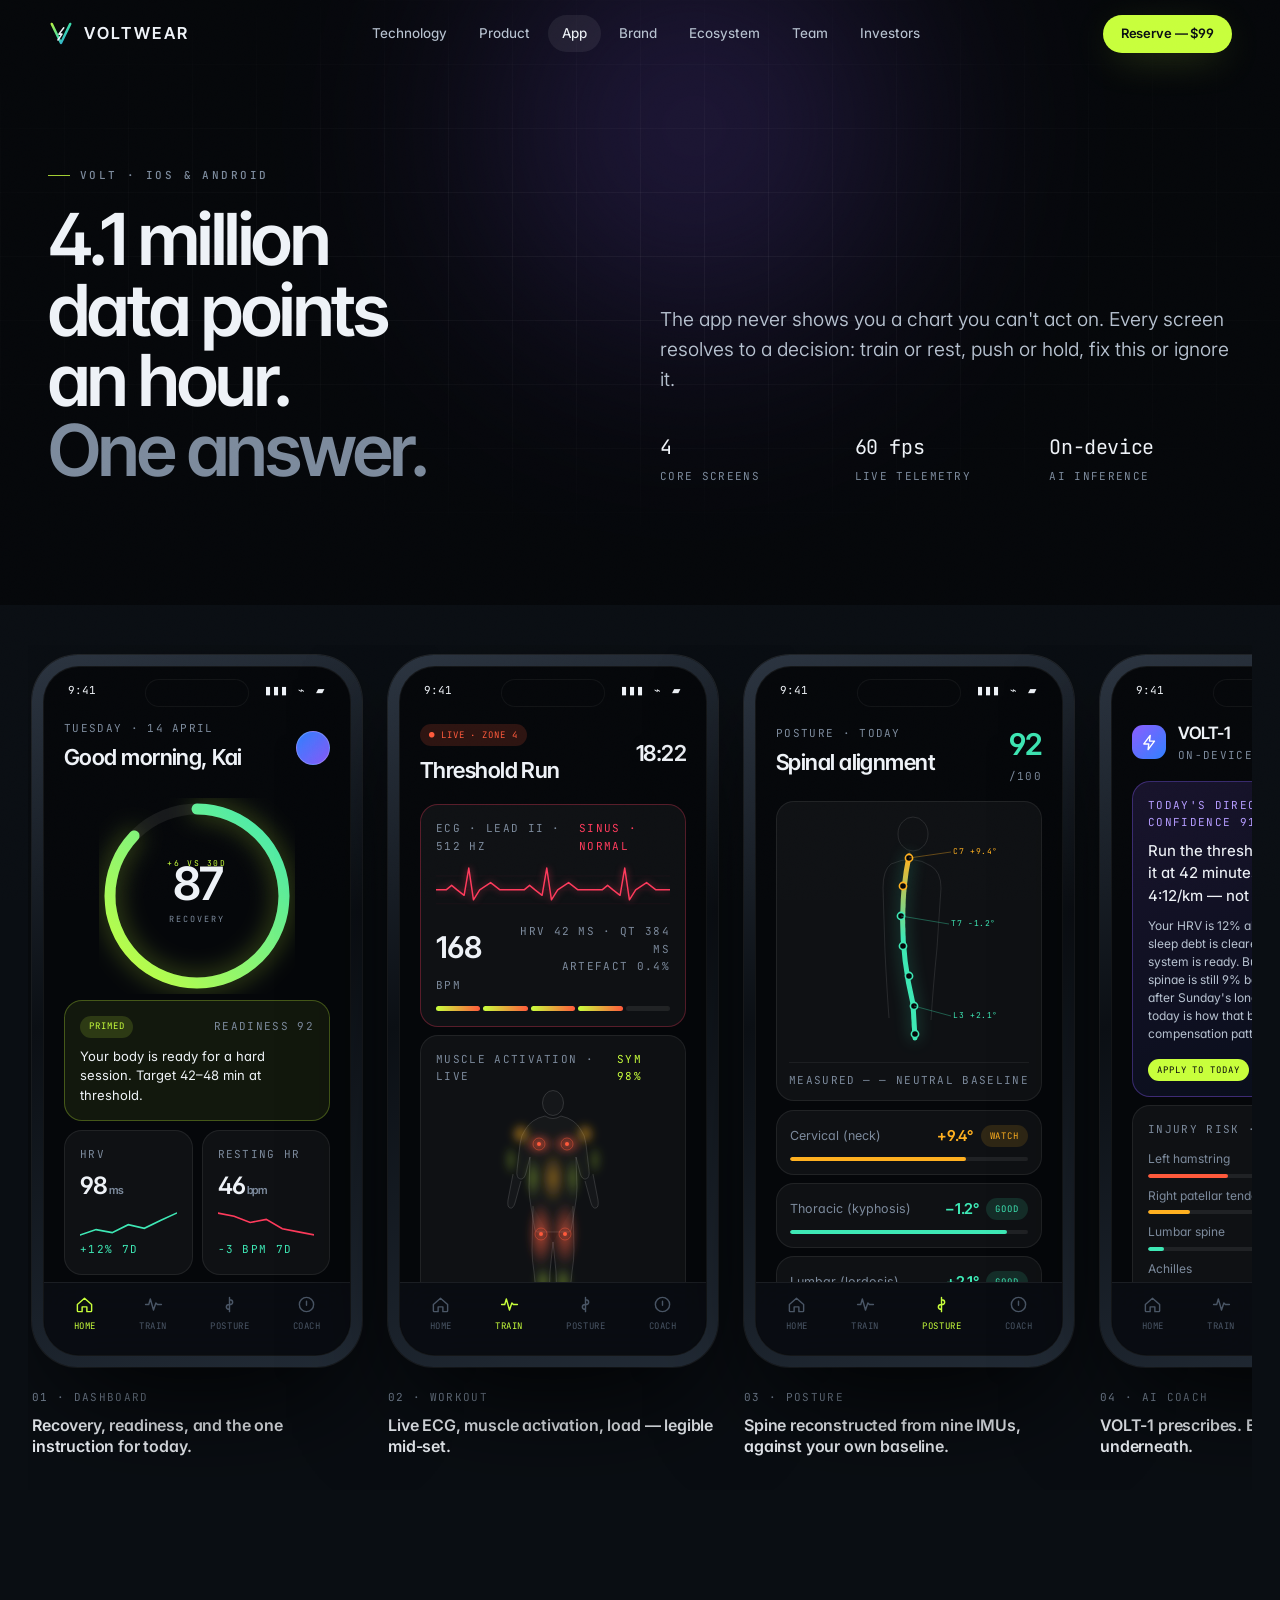
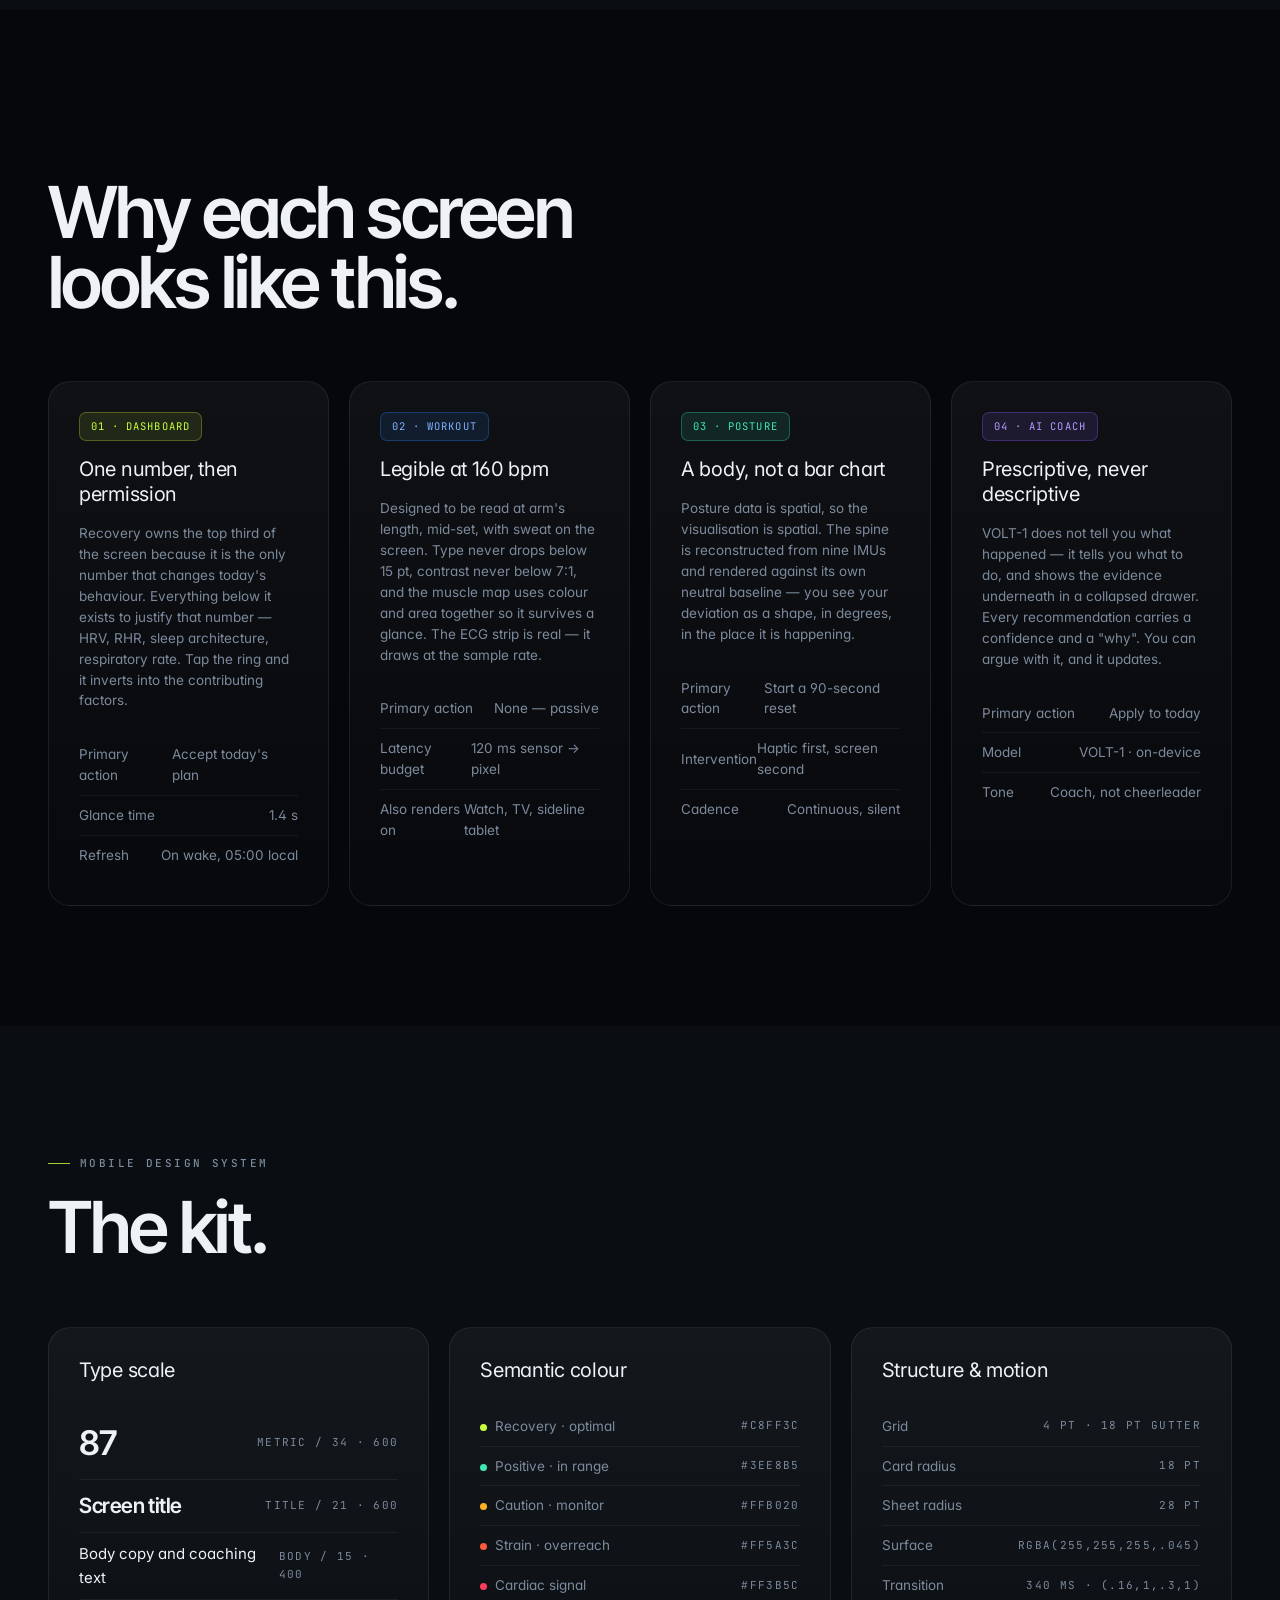
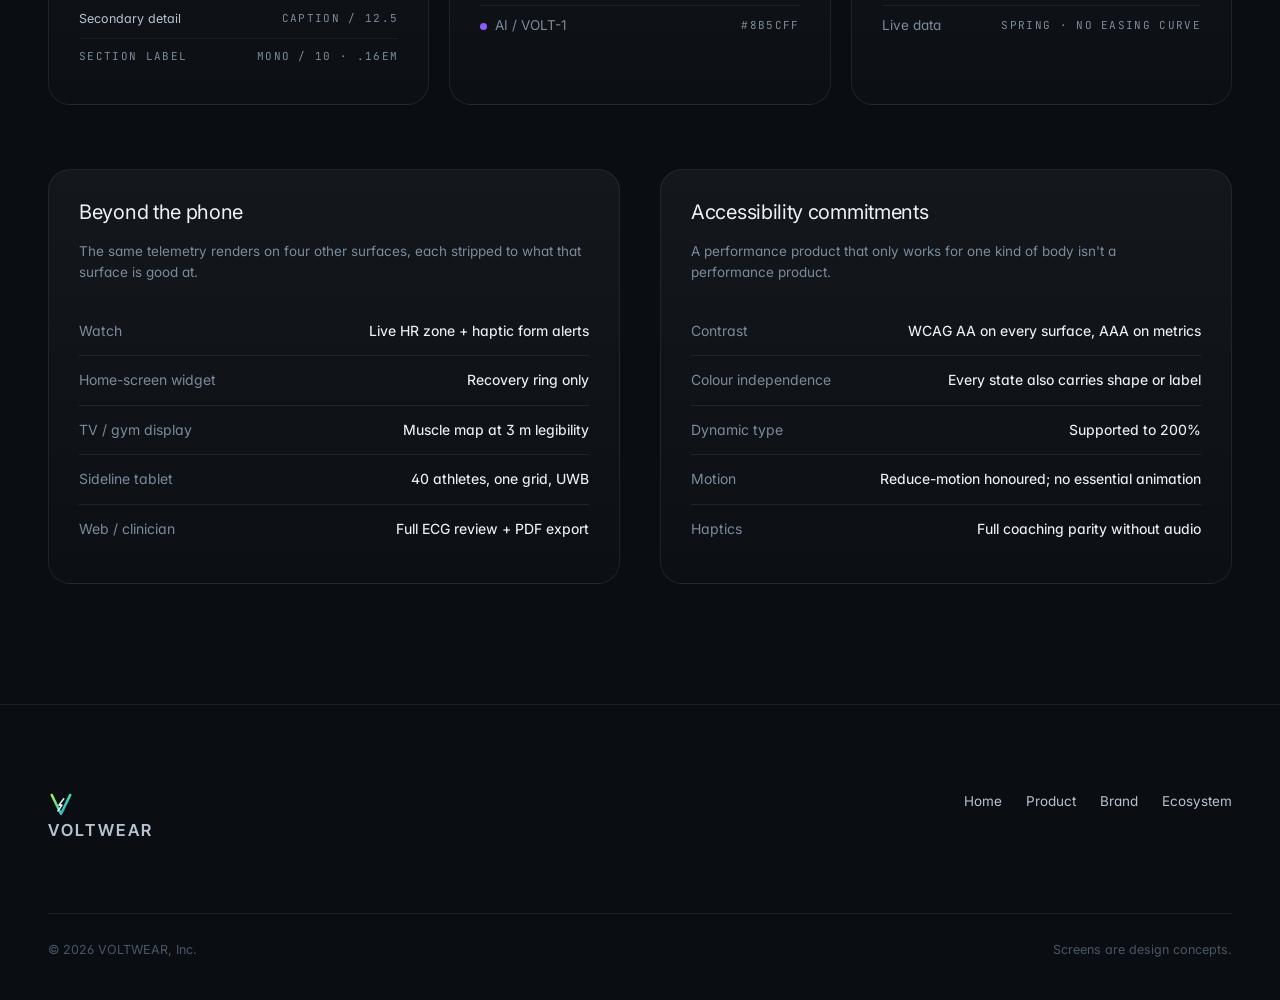
==== app.html @ eea86b28 "Add files via upload" ====
<!doctype html>
<html lang="en">
<head>
<meta charset="utf-8">
<meta name="viewport" content="width=device-width,initial-scale=1">
<title>VOLTWEAR — App Design</title>
<meta name="description" content="The VOLT app: dashboard, live workout telemetry, posture coaching and the VOLT-1 AI coach. Full screen designs and the mobile design system.">
<link rel="icon" href="data:image/svg+xml,%3Csvg xmlns='http://www.w3.org/2000/svg' viewBox='0 0 32 32'%3E%3Crect width='32' height='32' rx='7' fill='%230A0E13'/%3E%3Cpath d='M6 7 L16 27 L26 7' stroke='%23C8FF3C' stroke-width='3' fill='none' stroke-linecap='round' stroke-linejoin='round'/%3E%3C/svg%3E">
<link rel="preconnect" href="https://fonts.googleapis.com"><link rel="preconnect" href="https://fonts.gstatic.com" crossorigin>
<link href="https://fonts.googleapis.com/css2?family=Inter+Tight:wght@400;500;600;700&family=Inter:wght@300;350;400;450;500;600&family=JetBrains+Mono:wght@400;500&display=swap" rel="stylesheet">
<link rel="stylesheet" href="assets/css/core.css?v=6">
<style>
  .screens{display:flex;gap:26px;overflow-x:auto;padding:10px 4px 34px;scroll-snap-type:x mandatory}
  .screen-col{scroll-snap-align:center;flex:0 0 auto;width:330px}
  .app-h{font-family:var(--f-display);font-weight:600;letter-spacing:-.025em}
  .mrow{display:flex;justify-content:space-between;align-items:center;padding:9px 0}
  .mrow+.mrow{border-top:1px solid rgba(255,255,255,.055)}
  .chip{display:inline-flex;align-items:center;gap:6px;height:22px;padding:0 9px;border-radius:99px;
    font-family:var(--f-mono);font-size:9px;letter-spacing:.1em;text-transform:uppercase}
  .app-body::-webkit-scrollbar{display:none}
  .spec-dot{width:7px;height:7px;border-radius:50%;display:inline-block;margin-right:8px}
</style>
</head>
<body>

<header class="nav">
  <div class="container">
    <a class="nav-logo" href="index.html"><span data-logo="mark" data-size="26"></span><span class="wm">Voltwear</span></a>
    <nav class="nav-links"><a href="index.html#technology">Technology</a><a href="product.html">Product</a>
      <a href="app.html" class="active">App</a><a href="brand.html">Brand</a><a href="marketing.html">Ecosystem</a><a href="marketing.html#team">Team</a>
      <a href="index.html#investors">Investors</a></nav>
    <div class="nav-cta"><a href="index.html#reserve" class="btn btn-volt btn-sm">Reserve — $99</a>
      <button class="burger" aria-label="Menu"><span></span></button></div>
  </div>
</header>

<section class="section" style="padding-top:calc(var(--nav-h) + 90px);position:relative;overflow:hidden">
  <div class="hero-bg"><div class="orb orb-b" style="opacity:.3;top:-30%;left:30%"></div><div class="grid-fade"></div></div>
  <div class="container" style="position:relative;z-index:2">
    <div class="grid g2 gap-40" style="align-items:end">
      <div>
        <div class="eyebrow rv">VOLT · iOS & Android</div>
        <h1 class="h-xl rv">4.1 million<br>data points<br>an hour.<br><span class="c-dim">One answer.</span></h1>
      </div>
      <div class="rv rv-d1">
        <p class="lede">The app never shows you a chart you can't act on. Every screen resolves to a
          decision: train or rest, push or hold, fix this or ignore it.</p>
        <div class="grid g3 mt40" style="gap:12px">
          <div><div class="h-sm num">4</div><div class="micro mt8">Core screens</div></div>
          <div><div class="h-sm num">60 fps</div><div class="micro mt8">Live telemetry</div></div>
          <div><div class="h-sm num">On-device</div><div class="micro mt8">AI inference</div></div>
        </div>
      </div>
    </div>
  </div>
</section>

<!-- ===== SCREENS ===== -->
<section class="section section-alt" id="screens" style="padding-top:40px">
  <div class="container container-wide">
    <div class="screens" id="screenRow"></div>
  </div>
</section>

<!-- ===== SCREEN NOTES ===== -->
<section class="section" id="notes">
  <div class="container">
    <div class="eyebrow rv">Interaction design</div>
    <h2 class="h-xl mb64 rv">Why each screen<br>looks like this.</h2>
    <div class="grid g4">
      <div class="card rv"><span class="tag tag-volt">01 · Dashboard</span>
        <div class="h-sm mt16">One number, then permission</div>
        <p class="small mt16">Recovery owns the top third of the screen because it is the only number
          that changes today's behaviour. Everything below it exists to justify that number — HRV, RHR,
          sleep architecture, respiratory rate. Tap the ring and it inverts into the contributing factors.</p>
        <div class="mt24"><div class="mrow"><span class="small c-dim">Primary action</span><span class="small">Accept today's plan</span></div>
        <div class="mrow"><span class="small c-dim">Glance time</span><span class="small">1.4 s</span></div>
        <div class="mrow"><span class="small c-dim">Refresh</span><span class="small">On wake, 05:00 local</span></div></div></div>

      <div class="card rv rv-d1"><span class="tag tag-arc">02 · Workout</span>
        <div class="h-sm mt16">Legible at 160 bpm</div>
        <p class="small mt16">Designed to be read at arm's length, mid-set, with sweat on the screen.
          Type never drops below 15 pt, contrast never below 7:1, and the muscle map uses colour and
          area together so it survives a glance. The ECG strip is real — it draws at the sample rate.</p>
        <div class="mt24"><div class="mrow"><span class="small c-dim">Primary action</span><span class="small">None — passive</span></div>
        <div class="mrow"><span class="small c-dim">Latency budget</span><span class="small">120 ms sensor → pixel</span></div>
        <div class="mrow"><span class="small c-dim">Also renders on</span><span class="small">Watch, TV, sideline tablet</span></div></div></div>

      <div class="card rv rv-d2"><span class="tag" style="background:rgba(62,232,181,.1);border-color:rgba(62,232,181,.3);color:#3EE8B5">03 · Posture</span>
        <div class="h-sm mt16">A body, not a bar chart</div>
        <p class="small mt16">Posture data is spatial, so the visualisation is spatial. The spine is
          reconstructed from nine IMUs and rendered against its own neutral baseline — you see your
          deviation as a shape, in degrees, in the place it is happening.</p>
        <div class="mt24"><div class="mrow"><span class="small c-dim">Primary action</span><span class="small">Start a 90-second reset</span></div>
        <div class="mrow"><span class="small c-dim">Intervention</span><span class="small">Haptic first, screen second</span></div>
        <div class="mrow"><span class="small c-dim">Cadence</span><span class="small">Continuous, silent</span></div></div></div>

      <div class="card rv rv-d3"><span class="tag tag-violet">04 · AI Coach</span>
        <div class="h-sm mt16">Prescriptive, never descriptive</div>
        <p class="small mt16">VOLT-1 does not tell you what happened — it tells you what to do, and
          shows the evidence underneath in a collapsed drawer. Every recommendation carries a confidence
          and a "why". You can argue with it, and it updates.</p>
        <div class="mt24"><div class="mrow"><span class="small c-dim">Primary action</span><span class="small">Apply to today</span></div>
        <div class="mrow"><span class="small c-dim">Model</span><span class="small">VOLT-1 · on-device</span></div>
        <div class="mrow"><span class="small c-dim">Tone</span><span class="small">Coach, not cheerleader</span></div></div></div>
    </div>
  </div>
</section>

<!-- ===== APP DESIGN SYSTEM ===== -->
<section class="section section-alt" id="system">
  <div class="container">
    <div class="eyebrow rv">Mobile design system</div>
    <h2 class="h-xl mb64 rv">The kit.</h2>
    <div class="grid g3">
      <div class="card rv">
        <div class="h-sm">Type scale</div>
        <div class="mt24">
          <div class="mrow"><span style="font-family:var(--f-display);font-size:34px;font-weight:600;letter-spacing:-.03em">87</span><span class="micro">Metric / 34 · 600</span></div>
          <div class="mrow"><span style="font-family:var(--f-display);font-size:21px;font-weight:600;letter-spacing:-.02em">Screen title</span><span class="micro">Title / 21 · 600</span></div>
          <div class="mrow"><span style="font-size:15px">Body copy and coaching text</span><span class="micro">Body / 15 · 400</span></div>
          <div class="mrow"><span style="font-size:12.5px;color:var(--silver)">Secondary detail</span><span class="micro">Caption / 12.5</span></div>
          <div class="mrow"><span class="micro">SECTION LABEL</span><span class="micro">Mono / 10 · .16em</span></div>
        </div>
      </div>
      <div class="card rv rv-d1">
        <div class="h-sm">Semantic colour</div>
        <div class="mt24">
          <div class="mrow"><span class="small"><span class="spec-dot" style="background:#C8FF3C"></span>Recovery · optimal</span><span class="micro">#C8FF3C</span></div>
          <div class="mrow"><span class="small"><span class="spec-dot" style="background:#3EE8B5"></span>Positive · in range</span><span class="micro">#3EE8B5</span></div>
          <div class="mrow"><span class="small"><span class="spec-dot" style="background:#FFB020"></span>Caution · monitor</span><span class="micro">#FFB020</span></div>
          <div class="mrow"><span class="small"><span class="spec-dot" style="background:#FF5A3C"></span>Strain · overreach</span><span class="micro">#FF5A3C</span></div>
          <div class="mrow"><span class="small"><span class="spec-dot" style="background:#FF3B5C"></span>Cardiac signal</span><span class="micro">#FF3B5C</span></div>
          <div class="mrow"><span class="small"><span class="spec-dot" style="background:#8B5CFF"></span>AI / VOLT-1</span><span class="micro">#8B5CFF</span></div>
        </div>
      </div>
      <div class="card rv rv-d2">
        <div class="h-sm">Structure & motion</div>
        <div class="mt24">
          <div class="mrow"><span class="small">Grid</span><span class="micro">4 pt · 18 pt gutter</span></div>
          <div class="mrow"><span class="small">Card radius</span><span class="micro">18 pt</span></div>
          <div class="mrow"><span class="small">Sheet radius</span><span class="micro">28 pt</span></div>
          <div class="mrow"><span class="small">Surface</span><span class="micro">rgba(255,255,255,.045)</span></div>
          <div class="mrow"><span class="small">Transition</span><span class="micro">340 ms · (.16,1,.3,1)</span></div>
          <div class="mrow"><span class="small">Live data</span><span class="micro">Spring · no easing curve</span></div>
        </div>
      </div>
    </div>

    <div class="grid g2 gap-40 mt64">
      <div class="card rv">
        <div class="h-sm">Beyond the phone</div>
        <p class="small mt16">The same telemetry renders on four other surfaces, each stripped to what
          that surface is good at.</p>
        <div class="mt24">
          <div class="kv"><span class="k">Watch</span><span class="v">Live HR zone + haptic form alerts</span></div>
          <div class="kv"><span class="k">Home-screen widget</span><span class="v">Recovery ring only</span></div>
          <div class="kv"><span class="k">TV / gym display</span><span class="v">Muscle map at 3 m legibility</span></div>
          <div class="kv"><span class="k">Sideline tablet</span><span class="v">40 athletes, one grid, UWB</span></div>
          <div class="kv"><span class="k">Web / clinician</span><span class="v">Full ECG review + PDF export</span></div>
        </div>
      </div>
      <div class="card rv rv-d1">
        <div class="h-sm">Accessibility commitments</div>
        <p class="small mt16">A performance product that only works for one kind of body isn't a
          performance product.</p>
        <div class="mt24">
          <div class="kv"><span class="k">Contrast</span><span class="v">WCAG AA on every surface, AAA on metrics</span></div>
          <div class="kv"><span class="k">Colour independence</span><span class="v">Every state also carries shape or label</span></div>
          <div class="kv"><span class="k">Dynamic type</span><span class="v">Supported to 200%</span></div>
          <div class="kv"><span class="k">Motion</span><span class="v">Reduce-motion honoured; no essential animation</span></div>
          <div class="kv"><span class="k">Haptics</span><span class="v">Full coaching parity without audio</span></div>
        </div>
      </div>
    </div>
  </div>
</section>

<footer class="footer">
  <div class="container">
    <div class="flex between wrap gap-24">
      <a class="nav-logo" href="index.html"><span data-logo="mark" data-size="26"></span><span class="wm">Voltwear</span></a>
      <div class="flex gap-24 wrap"><a href="index.html">Home</a><a href="product.html">Product</a>
        <a href="brand.html">Brand</a><a href="marketing.html">Ecosystem</a></div>
    </div>
    <div class="footer-bottom"><span>© <span data-year></span> VOLTWEAR, Inc.</span><span>Screens are design concepts.</span></div>
  </div>
</footer>

<script src="assets/js/shirt.js?v=6"></script>
<script>
window.VWPage = function(){

function ring(score,size,color,label,sub){
  var r=size/2-11, c=2*Math.PI*r;
  return '<svg viewBox="0 0 '+size+' '+size+'" style="width:'+size+'px;height:'+size+'px">'+
   '<defs><linearGradient id="rg'+label+'" x1="0" y1="0" x2="1" y2="1">'+
   '<stop offset="0" stop-color="'+color+'"/><stop offset="1" stop-color="#3EE8B5"/></linearGradient></defs>'+
   '<circle cx="'+size/2+'" cy="'+size/2+'" r="'+r+'" fill="none" stroke="rgba(255,255,255,.07)" stroke-width="11"/>'+
   '<circle cx="'+size/2+'" cy="'+size/2+'" r="'+r+'" fill="none" stroke="url(#rg'+label+')" stroke-width="11" stroke-linecap="round" '+
   'stroke-dasharray="'+(c*score/100).toFixed(1)+' '+c.toFixed(1)+'" transform="rotate(-90 '+size/2+' '+size/2+')" '+
   'style="filter:drop-shadow(0 0 12px '+color+'66)"/>'+
   '<text x="'+size/2+'" y="'+(size/2+4)+'" text-anchor="middle" font-family="Inter Tight" font-size="46" font-weight="600" letter-spacing="-2" fill="#EEF2F7">'+score+'</text>'+
   '<text x="'+size/2+'" y="'+(size/2+26)+'" text-anchor="middle" font-family="JetBrains Mono" font-size="8.5" letter-spacing="2" fill="#7C8A9C">'+label+'</text>'+
   (sub?'<text x="'+size/2+'" y="'+(size/2-30)+'" text-anchor="middle" font-family="JetBrains Mono" font-size="8" letter-spacing="1.6" fill="'+color+'">'+sub+'</text>':'')+
   '</svg>';
}
function statusBar(){ return '<div class="sbar"><span>9:41</span><span style="letter-spacing:2px">▮▮▮ ⌁ ▰</span></div>'; }
function tabs(active){
  var T=[['HOME','M3 12l9-8 9 8v8a1 1 0 0 1-1 1h-5v-6h-6v6H4a1 1 0 0 1-1-1z'],
         ['TRAIN','M2 12h4l2-7 4 14 3-9 2 2h5'],
         ['POSTURE','M12 3v18M12 6c3 0 4 2 4 3s-1 3-4 3-4 2-4 3 1 3 4 3'],
         ['COACH','M12 3a9 9 0 1 0 0 18 9 9 0 0 0 0-18zM12 8v5']];
  return '<div class="tabbar">'+T.map(function(t){
    return '<div class="t'+(t[0]===active?' on':'')+'"><svg viewBox="0 0 24 24" fill="none" stroke="currentColor" '+
      'stroke-width="1.8" stroke-linecap="round" stroke-linejoin="round"><path d="'+t[1]+'"/></svg>'+t[0]+'</div>';
  }).join('')+'</div>';
}
function phone(inner,active){
  return '<div class="phone"><div class="phone-screen"><div class="phone-notch"></div>'+
    statusBar()+'<div class="app-body" style="overflow-y:auto">'+inner+'</div>'+tabs(active)+'</div></div>';
}

/* ---------- 01 DASHBOARD ---------- */
var dash =
'<div style="padding:8px 2px 20px">'+
 '<div class="flex between center"><div>'+
   '<div class="micro">TUESDAY · 14 APRIL</div>'+
   '<div class="app-h" style="font-size:22px;margin-top:3px">Good morning, Kai</div></div>'+
   '<div style="width:34px;height:34px;border-radius:50%;background:var(--g-arc);border:1px solid rgba(255,255,255,.2)"></div></div>'+

 '<div style="display:flex;justify-content:center;margin:22px 0 6px">'+ring(87,196,'#C8FF3C','RECOVERY','+6 VS 30D')+'</div>'+

 '<div class="app-card" style="border-color:rgba(200,255,60,.28);background:rgba(200,255,60,.07)">'+
   '<div class="flex between center"><span class="chip" style="background:rgba(200,255,60,.15);color:#C8FF3C">PRIMED</span>'+
   '<span class="micro">READINESS 92</span></div>'+
   '<div style="font-size:13px;line-height:1.5;margin-top:9px">Your body is ready for a hard session. '+
   'Target 42–48 min at threshold.</div></div>'+

 '<div style="display:grid;grid-template-columns:1fr 1fr;gap:9px;margin-top:9px">'+
  ['<div class="app-card"><div class="micro">HRV</div><div class="app-h" style="font-size:24px;margin-top:3px">98<span style="font-size:11px;color:#7C8A9C"> ms</span></div>'+
   '<svg viewBox="0 0 96 26" style="width:100%;margin-top:6px"><path d="'+VWSpark([62,71,66,79,73,86,98],96,26,false)+'" fill="none" stroke="#3EE8B5" stroke-width="1.6" stroke-linecap="round"/></svg>'+
   '<div class="micro" style="color:#3EE8B5;margin-top:4px">+12% 7D</div></div>',
   '<div class="app-card"><div class="micro">RESTING HR</div><div class="app-h" style="font-size:24px;margin-top:3px">46<span style="font-size:11px;color:#7C8A9C"> bpm</span></div>'+
   '<svg viewBox="0 0 96 26" style="width:100%;margin-top:6px"><path d="'+VWSpark([53,52,50,51,48,47,46],96,26,false)+'" fill="none" stroke="#FF3B5C" stroke-width="1.6" stroke-linecap="round"/></svg>'+
   '<div class="micro" style="color:#3EE8B5;margin-top:4px">−3 bpm 7D</div></div>'].join('')+
 '</div>'+

 '<div class="app-card mt8"><div class="flex between center"><div class="micro">SLEEP · 7 H 42 M</div><div class="micro" style="color:#C8FF3C">94% OF NEED</div></div>'+
  '<div style="display:flex;gap:2px;height:38px;margin-top:10px;align-items:flex-end">'+
  [['#8B5CFF',34],['#2F80FF',62],['#3EE8B5',88],['#2F80FF',54],['#8B5CFF',40],['#3EE8B5',76],['#2F80FF',58],['#8B5CFF',30],['#3EE8B5',92],['#2F80FF',48],['#8B5CFF',26],['#3EE8B5',70]]
   .map(function(b){return '<i style="flex:1;height:'+b[1]+'%;background:'+b[0]+';border-radius:2px;display:block;opacity:.85"></i>';}).join('')+
  '</div><div class="flex between" style="margin-top:8px">'+
  '<span class="micro" style="color:#3EE8B5">DEEP 1:38</span><span class="micro" style="color:#2F80FF">REM 1:52</span>'+
  '<span class="micro" style="color:#8B5CFF">LIGHT 4:12</span></div></div>'+

 '<div style="display:grid;grid-template-columns:1fr 1fr;gap:9px;margin-top:9px">'+
  '<div class="app-card"><div class="micro">STRESS</div><div class="app-h" style="font-size:24px;margin-top:3px">Low</div>'+
  '<div class="bar mt8" style="height:5px"><i style="width:28%;background:#3EE8B5"></i></div></div>'+
  '<div class="app-card"><div class="micro">DAY STRAIN</div><div class="app-h" style="font-size:24px;margin-top:3px">11.4</div>'+
  '<div class="bar mt8" style="height:5px"><i style="width:57%;background:linear-gradient(90deg,#C8FF3C,#FFB020)"></i></div></div>'+
 '</div>'+

 '<div class="app-card mt8"><div class="micro">RESPIRATORY RATE</div>'+
  '<div class="flex between center" style="margin-top:4px"><div class="app-h" style="font-size:24px">14.2<span style="font-size:11px;color:#7C8A9C"> br/min</span></div>'+
  '<span class="chip" style="background:rgba(62,232,181,.14);color:#3EE8B5">BASELINE</span></div></div>'+
'</div>';

/* ---------- 02 WORKOUT ---------- */
function muscleMap(){
  /* activation heat map — anterior view */
  var H=[
    [56,58,15,11,88,'Pec L'],[84,58,15,11,84,'Pec R'],
    [38,48,11,12,72,'Delt L'],[102,48,11,12,68,'Delt R'],
    [70,92,13,26,54,'Rectus abdominis'],
    [50,92,8,22,41,'Oblique L'],[90,92,8,22,38,'Oblique R'],
    [28,74,8,16,31,'Biceps L'],[112,74,8,16,29,'Biceps R'],
    [58,148,13,32,82,'Quad L'],[82,148,13,32,78,'Quad R'],
    [60,196,9,16,44,'Calf L'],[80,196,9,16,42,'Calf R']
  ];
  function heat(v){ return v>75?'#FF5A3C':v>50?'#FFB020':v>28?'#C8FF3C':'#2F80FF'; }
  var s='<svg viewBox="0 0 140 224" style="width:100%;height:224px">';
  s+='<defs><filter id="blr" x="-50%" y="-50%" width="200%" height="200%"><feGaussianBlur stdDeviation="3.6"/></filter>';
  H.forEach(function(m,i){
    s+='<radialGradient id="h'+i+'"><stop offset="0" stop-color="'+heat(m[4])+'" stop-opacity="'+(m[4]/125).toFixed(2)+'"/>'+
       '<stop offset="1" stop-color="'+heat(m[4])+'" stop-opacity="0"/></radialGradient>';
  });
  s+='</defs>';
  /* body silhouette */
  s+='<g fill="rgba(255,255,255,.028)" stroke="rgba(255,255,255,.16)" stroke-width=".9" stroke-linejoin="round">'+
     '<ellipse cx="70" cy="17" rx="10.5" ry="12.5"/>'+
     '<path d="M62 30 q8,5 16,0 q14,3 20,14 q4,5 5,14 l3,26 q1,8 -3,9 q-4,1 -6,-6 l-4,-16 l1,30 q0,10 -2,20 l-3,18 q-1,7 -3,7 h-32 q-2,0 -3,-7 l-3,-18 q-2,-10 -2,-20 l1,-30 l-4,16 q-2,7 -6,6 q-4,-1 -3,-9 l3,-26 q1,-9 5,-14 q6,-11 20,-14 z"/>'+
     '<path d="M50 120 l-1,44 q0,10 2,22 l3,30 q1,6 4,6 h5 q3,0 3,-6 l1,-30 l3,-30"/>'+
     '<path d="M90 120 l1,44 q0,10 -2,22 l-3,30 q-1,6 -4,6 h-5 q-3,0 -3,-6 l-1,-30 l-3,-30"/>'+
     '<path d="M30 88 l-5,26 q-1,7 2,8 q3,1 5,-5 l6,-22"/>'+
     '<path d="M110 88 l5,26 q1,7 -2,8 q-3,1 -5,-5 l-6,-22"/></g>';
  /* heat blobs */
  H.forEach(function(m,i){
    s+='<ellipse cx="'+m[0]+'" cy="'+m[1]+'" rx="'+m[2]+'" ry="'+m[3]+'" fill="url(#h'+i+')" filter="url(#blr)"/>';
  });
  /* peak markers */
  H.filter(function(m){return m[4]>75;}).forEach(function(m){
    s+='<circle cx="'+m[0]+'" cy="'+m[1]+'" r="2" fill="'+heat(m[4])+'"/>'+
       '<circle cx="'+m[0]+'" cy="'+m[1]+'" r="6" fill="none" stroke="'+heat(m[4])+'" stroke-width=".8" opacity=".55"/>';
  });
  /* scale */
  s+='<g font-family="JetBrains Mono, monospace" font-size="6.5" letter-spacing=".1em" fill="#7C8A9C">'+
     '<text x="4" y="216">LOW</text><text x="118" y="216">PEAK</text></g>'+
     '<defs><linearGradient id="sc" x1="0" x2="1"><stop offset="0" stop-color="#2F80FF"/>'+
     '<stop offset=".4" stop-color="#C8FF3C"/><stop offset=".7" stop-color="#FFB020"/><stop offset="1" stop-color="#FF5A3C"/></linearGradient></defs>'+
     '<rect x="26" y="211" width="88" height="3" rx="1.5" fill="url(#sc)"/>';
  s+='</svg>'; return s;
}
var workout =
'<div style="padding:8px 2px 20px">'+
 '<div class="flex between center"><div><span class="chip" style="background:rgba(255,90,60,.16);color:#FF5A3C">● LIVE · ZONE 4</span>'+
 '<div class="app-h" style="font-size:22px;margin-top:7px">Threshold Run</div></div>'+
 '<div class="app-h" style="font-size:22px">18:22</div></div>'+

 '<div class="app-card mt16" style="border-color:rgba(255,59,92,.3)">'+
  '<div class="flex between center"><div class="micro">ECG · LEAD II · 512 Hz</div><div class="micro" style="color:#FF3B5C">SINUS · NORMAL</div></div>'+
  '<svg viewBox="0 0 270 62" style="width:100%;margin-top:8px">'+
   '<g stroke="rgba(255,59,92,.09)" stroke-width=".6"><path d="M0 15h270M0 31h270M0 47h270"/></g>'+
   '<path d="'+VWWave(270,62,3,1.05)+'" fill="none" stroke="#FF3B5C" stroke-width="1.7" stroke-linejoin="round" stroke-linecap="round" style="filter:drop-shadow(0 0 4px rgba(255,59,92,.6))"/></svg>'+
  '<div class="flex between" style="margin-top:6px"><div><span class="app-h" style="font-size:30px">168</span><span class="micro"> BPM</span></div>'+
  '<div style="text-align:right"><div class="micro">HRV 42 ms · QT 384 ms</div><div class="micro" style="color:#7C8A9C">ARTEFACT 0.4%</div></div></div>'+
  '<div style="display:flex;gap:3px;margin-top:9px">'+[1,2,3,4,5].map(function(z){
    return '<div style="flex:1;height:5px;border-radius:99px;background:'+(z<=4?'linear-gradient(90deg,#C8FF3C,#FF5A3C)':'rgba(255,255,255,.08)')+'"></div>';}).join('')+'</div>'+
 '</div>'+

 '<div class="app-card mt8"><div class="flex between center"><div class="micro">MUSCLE ACTIVATION · LIVE</div>'+
  '<div class="micro" style="color:#C8FF3C">SYM 98%</div></div>'+
  muscleMap()+
  '<div style="display:grid;gap:7px">'+
   [['Quadriceps','#FF5A3C',82],['Glute max','#C8FF3C',74],['Erector spinae','#3EE8B5',48],['Calf','#2F80FF',66]]
   .map(function(m){return '<div><div class="flex between"><span class="small" style="font-size:11.5px">'+m[0]+'</span>'+
     '<span class="micro">'+m[2]+'%</span></div><div class="bar" style="height:4px;margin-top:4px"><i style="width:'+m[2]+'%;background:'+m[1]+'"></i></div></div>';}).join('')+
  '</div></div>'+

 '<div style="display:grid;grid-template-columns:1fr 1fr 1fr;gap:8px;margin-top:9px">'+
  '<div class="app-card" style="padding:12px"><div class="micro">KCAL</div><div class="app-h" style="font-size:19px;margin-top:2px">418</div></div>'+
  '<div class="app-card" style="padding:12px"><div class="micro">LOAD</div><div class="app-h" style="font-size:19px;margin-top:2px">14.8</div></div>'+
  '<div class="app-card" style="padding:12px"><div class="micro">CADENCE</div><div class="app-h" style="font-size:19px;margin-top:2px">182</div></div>'+
 '</div>'+

 '<div class="app-card mt8" style="border-color:rgba(255,176,32,.3);background:rgba(255,176,32,.07)">'+
  '<div class="micro" style="color:#FFB020">FORM ALERT · 00:12 AGO</div>'+
  '<div style="font-size:12.5px;line-height:1.5;margin-top:5px">Right ground-contact time up 8%. '+
  'Shorten your stride — you are reaching.</div></div>'+
'</div>';

/* ---------- 03 POSTURE ---------- */
function spine(){
  var pts=[[0,0],[-3,26],[-6,52],[-5,78],[-1,104],[3,130],[5,156],[3,182]];
  var d='M70,44 ';
  pts.forEach(function(p,i){ if(i) d+='L'+(70+p[0])+','+(44+p[1])+' '; });
  var s='<svg viewBox="0 0 140 250" style="width:100%;height:250px">';
  s+='<defs><linearGradient id="sp" x1="0" y1="0" x2="0" y2="1">'+
     '<stop offset="0" stop-color="#FFB020"/><stop offset=".45" stop-color="#3EE8B5"/><stop offset="1" stop-color="#3EE8B5"/></linearGradient></defs>';
  /* silhouette */
  s+='<g fill="none" stroke="rgba(255,255,255,.1)" stroke-width="1">'+
     '<ellipse cx="74" cy="22" rx="15" ry="17"/><path d="M70 39 q4,6 2,10"/>'+
     '<path d="M52 52 q22,-10 40,2 q10,6 10,22 l-4,60 q-4,40 -6,72" />'+
     '<path d="M52 52 q-8,6 -8,24 l2,64 q2,40 4,66"/></g>';
  /* neutral baseline */
  s+='<path d="M70,44 C64,90 64,140 72,190 L74,226" fill="none" stroke="rgba(255,255,255,.16)" stroke-width="1.6" stroke-dasharray="4 4"/>';
  /* measured spine */
  s+='<path d="M70,44 C60,92 62,142 74,192 L76,226" fill="none" stroke="url(#sp)" stroke-width="5" stroke-linecap="round" style="filter:drop-shadow(0 0 8px rgba(62,232,181,.4))"/>';
  [[70,46,'#FFB020'],[64,74,'#FFB020'],[62,104,'#3EE8B5'],[64,134,'#3EE8B5'],[70,164,'#3EE8B5'],[75,194,'#3EE8B5'],[76,222,'#3EE8B5']]
   .forEach(function(p){ s+='<circle cx="'+p[0]+'" cy="'+p[1]+'" r="3.6" fill="#05070A" stroke="'+p[2]+'" stroke-width="1.6"/>'; });
  /* callouts */
  s+='<g font-family="JetBrains Mono, monospace" font-size="8" letter-spacing=".08em">'+
     '<path d="M70,46 L112,40" stroke="#FFB020" stroke-width=".7" opacity=".5"/><text x="114" y="42" fill="#FFB020">C7 +9.4°</text>'+
     '<path d="M62,104 L110,112" stroke="#3EE8B5" stroke-width=".7" opacity=".5"/><text x="112" y="114" fill="#3EE8B5">T7 −1.2°</text>'+
     '<path d="M75,194 L112,204" stroke="#3EE8B5" stroke-width=".7" opacity=".5"/><text x="114" y="206" fill="#3EE8B5">L3 +2.1°</text></g>';
  s+='</svg>'; return s;
}
var posture =
'<div style="padding:8px 2px 20px">'+
 '<div class="flex between center"><div><div class="micro">POSTURE · TODAY</div>'+
 '<div class="app-h" style="font-size:22px;margin-top:3px">Spinal alignment</div></div>'+
 '<div style="text-align:right"><div class="app-h" style="font-size:30px;color:#3EE8B5">92</div><div class="micro">/100</div></div></div>'+

 '<div class="app-card mt16" style="padding:10px 12px">'+spine()+
  '<div class="flex between" style="border-top:1px solid rgba(255,255,255,.06);padding-top:9px">'+
  '<span class="micro">MEASURED</span><span class="micro" style="color:#7C8A9C">— — NEUTRAL BASELINE</span></div></div>'+

 '<div style="display:grid;gap:8px;margin-top:9px">'+
  [['Cervical (neck)','+9.4°','#FFB020','WATCH',74],
   ['Thoracic (kyphosis)','−1.2°','#3EE8B5','GOOD',91],
   ['Lumbar (lordosis)','+2.1°','#3EE8B5','GOOD',88],
   ['Shoulder symmetry','1.8 mm','#3EE8B5','GOOD',94]]
  .map(function(r){return '<div class="app-card" style="padding:13px"><div class="flex between center">'+
   '<span class="small" style="font-size:12.5px">'+r[0]+'</span>'+
   '<span class="flex gap-8 center"><span class="app-h" style="font-size:15px;color:'+r[2]+'">'+r[1]+'</span>'+
   '<span class="chip" style="background:'+r[2]+'22;color:'+r[2]+'">'+r[3]+'</span></span></div>'+
   '<div class="bar" style="height:4px;margin-top:9px"><i style="width:'+r[4]+'%;background:'+r[2]+'"></i></div></div>';}).join('')+
 '</div>'+

 '<div class="app-card mt8"><div class="flex between center"><div class="micro">SLUMP EVENTS · 09:00 → 18:00</div><div class="micro" style="color:#FFB020">14 TODAY</div></div>'+
  '<div style="display:flex;gap:2px;align-items:flex-end;height:44px;margin-top:10px">'+
  [12,8,4,2,6,18,26,34,22,14,9,28,36,30,19,11,7,5]
   .map(function(v){return '<i style="flex:1;height:'+(v/36*100)+'%;border-radius:2px;display:block;background:'+(v>24?'#FF5A3C':v>12?'#FFB020':'#3EE8B5')+';opacity:.9"></i>';}).join('')+
  '</div><div class="flex between" style="margin-top:6px"><span class="micro">09:00</span><span class="micro">14:00 PEAK</span><span class="micro">18:00</span></div></div>'+

 '<div class="app-card mt8" style="border-color:rgba(62,232,181,.3);background:rgba(62,232,181,.07)">'+
  '<div class="flex between center"><div><div class="micro" style="color:#3EE8B5">RESET PROTOCOL</div>'+
  '<div style="font-size:13px;margin-top:4px">90-second thoracic reset</div></div>'+
  '<span class="chip" style="background:#3EE8B5;color:#05070A">START</span></div></div>'+
'</div>';

/* ---------- 04 AI COACH ---------- */
var coach =
'<div style="padding:8px 2px 20px">'+
 '<div class="flex between center"><div class="flex gap-12 center">'+
  '<div style="width:34px;height:34px;border-radius:11px;background:linear-gradient(135deg,#8B5CFF,#2F80FF);display:flex;align-items:center;justify-content:center">'+
  '<svg width="17" height="17" viewBox="0 0 24 24" fill="none" stroke="#fff" stroke-width="2" stroke-linecap="round"><path d="M13 2 4 14h7l-1 8 9-12h-7l1-8z" stroke-linejoin="round"/></svg></div>'+
  '<div><div class="app-h" style="font-size:17px">VOLT-1</div><div class="micro">ON-DEVICE · v3.2</div></div></div>'+
  '<span class="chip" style="background:rgba(139,92,255,.16);color:#B49BFF">● THINKING</span></div>'+

 '<div class="app-card mt16" style="border-color:rgba(139,92,255,.35);background:linear-gradient(150deg,rgba(139,92,255,.14),rgba(47,128,255,.06))">'+
  '<div class="micro" style="color:#B49BFF">TODAY\'S DIRECTIVE · CONFIDENCE 91%</div>'+
  '<div style="font-size:15px;line-height:1.5;margin-top:8px;font-weight:450">Run the threshold session. '+
  'Cap it at 42 minutes and hold 4:12/km — not faster.</div>'+
  '<div style="font-size:12px;line-height:1.5;margin-top:10px;color:var(--silver)">'+
  'Your HRV is 12% above baseline and sleep debt is cleared, so the aerobic system is ready. '+
  'But your left erector spinae is still 9% below its own baseline after Sunday\'s long run — '+
  'going longer today is how that becomes a compensation pattern.</div>'+
  '<div class="flex gap-8 mt16"><span class="chip" style="background:#C8FF3C;color:#05070A">APPLY TO TODAY</span>'+
  '<span class="chip" style="background:rgba(255,255,255,.08);color:var(--silver)">WHY?</span></div></div>'+

 '<div class="app-card mt8"><div class="micro">INJURY RISK · 6-DAY HORIZON</div>'+
  '<div style="display:grid;gap:9px;margin-top:11px">'+
  [['Left hamstring','#FF5A3C',34,'ELEVATED'],['Right patellar tendon','#FFB020',18,'MONITOR'],
   ['Lumbar spine','#3EE8B5',7,'LOW'],['Achilles','#3EE8B5',4,'LOW']]
  .map(function(r){return '<div><div class="flex between"><span class="small" style="font-size:12px">'+r[0]+'</span>'+
   '<span class="micro" style="color:'+r[1]+'">'+r[2]+'% · '+r[3]+'</span></div>'+
   '<div class="bar" style="height:4px;margin-top:5px"><i style="width:'+r[2]+'%;background:'+r[1]+'"></i></div></div>';}).join('')+
  '</div></div>'+

 '<div class="app-card mt8"><div class="micro">RECOVERY GUIDANCE</div>'+
  '<div style="display:grid;gap:0;margin-top:6px">'+
  [['Sleep target tonight','8 h 10 m','#C8FF3C'],['Protein target','142 g','#3EE8B5'],
   ['Hydration deficit','−0.8 L','#FFB020'],['Cold exposure','Skip — blunts adaptation','#7C8A9C'],
   ['Next hard session','Thursday 06:00','#EEF2F7']]
  .map(function(r){return '<div class="mrow"><span class="small" style="font-size:12px">'+r[0]+'</span>'+
   '<span class="small" style="font-size:12px;color:'+r[2]+'">'+r[1]+'</span></div>';}).join('')+
  '</div></div>'+

 '<div class="app-card mt8" style="display:flex;align-items:center;gap:10px;border-radius:99px;padding:11px 16px">'+
  '<span class="small" style="flex:1;color:var(--graphite-text);font-size:12.5px">Ask VOLT-1 anything…</span>'+
  '<svg width="17" height="17" viewBox="0 0 24 24" fill="none" stroke="#8B5CFF" stroke-width="2" stroke-linecap="round"><path d="M5 12h14M13 6l6 6-6 6"/></svg></div>'+
'</div>';

/* ---------- MOUNT ---------- */
var SCR=[
  ['01 · Dashboard','Recovery, readiness, and the one instruction for today.',dash,'HOME'],
  ['02 · Workout','Live ECG, muscle activation, load — legible mid-set.',workout,'TRAIN'],
  ['03 · Posture','Spine reconstructed from nine IMUs, against your own baseline.',posture,'POSTURE'],
  ['04 · AI Coach','VOLT-1 prescribes. Evidence sits one tap underneath.',coach,'COACH']
];
document.getElementById("screenRow").innerHTML = SCR.map(function(s){
  return '<div class="screen-col">'+phone(s[2],s[3])+
    '<div style="margin-top:22px"><div class="micro">'+s[0]+'</div>'+
    '<div class="h-xs mt8">'+s[1]+'</div></div></div>';
}).join('');
};
</script>
<script src="assets/js/core.js?v=6"></script>
</body>
</html>
---- assets/css/core.css ----
/* ============================================================
   VOLTWEAR — CORE DESIGN SYSTEM
   v1.0 · Dark Premium · Glass · Motion
   ============================================================ */

/* ---------- 1. TOKENS ---------- */
:root{
  /* Surface ramp */
  --obsidian:#05070A;
  --carbon:#0A0E13;
  --graphite:#111820;
  --slate:#161E28;
  --steel:#1F2A36;
  --hairline:rgba(255,255,255,.075);
  --hairline-2:rgba(255,255,255,.14);

  /* Type ramp */
  --platinum:#EEF2F7;
  --silver:#B7C2D0;
  --titanium:#7C8A9C;
  --graphite-text:#4A5666;

  /* Signal palette */
  --arc:#2F80FF;          /* primary — data, ECG, UI */
  --arc-deep:#1A4FD6;
  --arc-glow:rgba(47,128,255,.45);
  --volt:#C8FF3C;         /* accent — energy, EMG, CTA */
  --volt-deep:#9BD400;
  --volt-glow:rgba(200,255,60,.35);
  --mint:#3EE8B5;         /* recovery, positive */
  --violet:#8B5CFF;       /* AI coach, intelligence */
  --ember:#FF5A3C;        /* strain, alert */
  --pulse:#FF3B5C;        /* heart rate */
  --amber:#FFB020;        /* temperature */

  /* Gradients */
  --g-arc:linear-gradient(135deg,#2F80FF 0%,#8B5CFF 100%);
  --g-volt:linear-gradient(135deg,#C8FF3C 0%,#3EE8B5 100%);
  --g-heat:linear-gradient(135deg,#FF5A3C 0%,#FFB020 100%);
  --g-steel:linear-gradient(180deg,rgba(255,255,255,.09),rgba(255,255,255,0));

  /* Elevation */
  --sh-1:0 1px 2px rgba(0,0,0,.4);
  --sh-2:0 8px 24px -8px rgba(0,0,0,.7);
  --sh-3:0 24px 60px -18px rgba(0,0,0,.85);
  --sh-4:0 48px 120px -30px rgba(0,0,0,.95);
  --sh-glow:0 0 60px -10px var(--arc-glow);

  /* Geometry */
  --r-sm:8px; --r-md:14px; --r-lg:22px; --r-xl:32px; --r-pill:999px;
  --maxw:1240px;
  --nav-h:68px;

  /* Motion */
  --e-out:cubic-bezier(.16,1,.3,1);
  --e-io:cubic-bezier(.65,0,.35,1);

  /* Type */
  --f-display:"Inter Tight","Suisse Int'l",-apple-system,"Helvetica Neue",Arial,sans-serif;
  --f-body:"Inter",-apple-system,BlinkMacSystemFont,"Segoe UI",Roboto,sans-serif;
  --f-mono:"JetBrains Mono","SF Mono",ui-monospace,Menlo,monospace;
}

/* ---------- 2. RESET ---------- */
*,*::before,*::after{box-sizing:border-box;margin:0;padding:0}
html{scroll-behavior:smooth;-webkit-text-size-adjust:100%;overflow-x:hidden}
body{
  background:var(--obsidian);
  color:var(--platinum);
  font-family:var(--f-body);
  font-size:16px;line-height:1.6;
  font-feature-settings:"cv11","ss01";
  -webkit-font-smoothing:antialiased;
  -moz-osx-font-smoothing:grayscale;
  overflow-x:hidden;
}
img,svg{display:block;max-width:100%}
a{color:inherit;text-decoration:none}
button{font:inherit;color:inherit;background:none;border:0;cursor:pointer}
ul{list-style:none}
::selection{background:var(--volt);color:#05070A}

/* Ambient grain */
body::after{
  content:"";position:fixed;inset:0;pointer-events:none;z-index:9999;opacity:.035;
  background-image:url("data:image/svg+xml,%3Csvg xmlns='http://www.w3.org/2000/svg' width='200' height='200'%3E%3Cfilter id='n'%3E%3CfeTurbulence type='fractalNoise' baseFrequency='.85' numOctaves='3'/%3E%3C/filter%3E%3Crect width='200' height='200' filter='url(%23n)'/%3E%3C/svg%3E");
  mix-blend-mode:overlay;
}

/* ---------- 3. LAYOUT ---------- */
.container{width:100%;max-width:var(--maxw);margin:0 auto;padding:0 28px}
.container-wide{max-width:1480px}
.section{padding:120px 0;position:relative}
.section-sm{padding:72px 0}
.section-alt{background:var(--carbon)}
.divider{height:1px;background:linear-gradient(90deg,transparent,var(--hairline-2),transparent)}

.grid{display:grid;gap:20px}
.g2{grid-template-columns:repeat(2,1fr)}
.g3{grid-template-columns:repeat(3,1fr)}
.g4{grid-template-columns:repeat(4,1fr)}
.g5{grid-template-columns:repeat(5,1fr)}
.flex{display:flex}
.between{justify-content:space-between}
.center{align-items:center}
.wrap{flex-wrap:wrap}
.gap-8{gap:8px}.gap-12{gap:12px}.gap-16{gap:16px}.gap-24{gap:24px}.gap-40{gap:40px}

/* ---------- 4. TYPOGRAPHY ---------- */
.eyebrow{
  font-family:var(--f-mono);font-size:11px;font-weight:500;
  letter-spacing:.22em;text-transform:uppercase;color:var(--titanium);
  display:inline-flex;align-items:center;gap:10px;margin-bottom:20px;
}
.eyebrow::before{content:"";width:22px;height:1px;background:var(--volt);opacity:.8}
.eyebrow.no-rule::before{display:none}

h1,h2,h3,h4{font-family:var(--f-display);font-weight:600;letter-spacing:-.035em;line-height:1.02}
.h-xxl{font-size:clamp(42px,5.4vw,92px);letter-spacing:-.048em;line-height:.92;font-weight:600}
.h-xl{font-size:clamp(40px,5.6vw,80px);line-height:.98}
.h-lg{font-size:clamp(32px,3.8vw,54px);line-height:1.03}
.h-md{font-size:clamp(24px,2.4vw,34px);line-height:1.1;letter-spacing:-.02em}
.h-sm{font-size:20px;line-height:1.25;letter-spacing:-.015em}
.h-xs{font-size:16px;line-height:1.3;letter-spacing:-.01em;font-weight:600}

.lede{font-size:clamp(17px,1.5vw,21px);line-height:1.55;color:var(--silver);max-width:62ch;font-weight:350}
.body{color:var(--silver);font-size:15.5px;line-height:1.65}
.small{font-size:13.5px;color:var(--titanium);line-height:1.55}
.micro{font-family:var(--f-mono);font-size:11px;letter-spacing:.12em;text-transform:uppercase;color:var(--titanium)}
.mono{font-family:var(--f-mono)}
.num{font-family:var(--f-mono);font-variant-numeric:tabular-nums;letter-spacing:-.02em}

.grad-arc{background:var(--g-arc);-webkit-background-clip:text;background-clip:text;color:transparent}
.grad-volt{background:var(--g-volt);-webkit-background-clip:text;background-clip:text;color:transparent}
.c-volt{color:var(--volt)}.c-arc{color:var(--arc)}.c-mint{color:var(--mint)}
.c-violet{color:var(--violet)}.c-ember{color:var(--ember)}.c-pulse{color:var(--pulse)}
.c-dim{color:var(--titanium)}.c-sil{color:var(--silver)}
.tc{text-align:center}.mx{margin-left:auto;margin-right:auto}
.mt8{margin-top:8px}.mt16{margin-top:16px}.mt24{margin-top:24px}.mt40{margin-top:40px}
.mt64{margin-top:64px}.mb16{margin-bottom:16px}.mb24{margin-bottom:24px}.mb40{margin-bottom:40px}
.mb64{margin-bottom:64px}

/* ---------- 5. NAV ---------- */
.nav{
  position:fixed;top:0;left:0;right:0;height:var(--nav-h);z-index:1000;
  display:flex;align-items:center;
  transition:background .4s var(--e-out),border-color .4s,backdrop-filter .4s;
  border-bottom:1px solid transparent;
}
.nav.stuck{
  background:rgba(5,7,10,.72);
  backdrop-filter:blur(24px) saturate(160%);
  -webkit-backdrop-filter:blur(24px) saturate(160%);
  border-bottom-color:var(--hairline);
}
.nav .container{display:flex;align-items:center;justify-content:space-between;gap:32px}
.nav-logo{display:flex;align-items:center;gap:10px}
.nav-logo svg{width:26px;height:26px}
.nav-logo .wm{font-family:var(--f-display);font-weight:600;font-size:16.5px;letter-spacing:.16em;text-transform:uppercase}
.nav-links{display:flex;gap:4px;align-items:center}
.nav-links a{
  font-size:13.5px;color:var(--silver);padding:8px 14px;border-radius:var(--r-pill);
  transition:color .25s,background .25s;font-weight:450;
}
.nav-links a:hover{color:var(--platinum);background:rgba(255,255,255,.05)}
.nav-links a.active{color:var(--platinum);background:rgba(255,255,255,.07)}
.nav-cta{display:flex;align-items:center;gap:10px}
.burger{display:none;width:38px;height:38px;border-radius:10px;border:1px solid var(--hairline);align-items:center;justify-content:center}
.burger span{display:block;width:16px;height:1.5px;background:var(--platinum);position:relative}
.burger span::before,.burger span::after{content:"";position:absolute;left:0;width:16px;height:1.5px;background:var(--platinum)}
.burger span::before{top:-5px}.burger span::after{top:5px}

/* ---------- 6. BUTTONS ---------- */
.btn{
  display:inline-flex;align-items:center;justify-content:center;gap:9px;
  height:46px;padding:0 24px;border-radius:var(--r-pill);
  font-size:14px;font-weight:500;letter-spacing:-.01em;
  transition:transform .3s var(--e-out),box-shadow .3s,background .3s,border-color .3s,color .3s;
  white-space:nowrap;position:relative;overflow:hidden;
}
.btn:hover{transform:translateY(-2px)}
.btn:active{transform:translateY(0)}
.btn-primary{background:var(--platinum);color:#05070A;font-weight:550;box-shadow:0 8px 30px -8px rgba(255,255,255,.25)}
.btn-primary:hover{box-shadow:0 14px 40px -10px rgba(255,255,255,.35)}
.btn-volt{background:var(--volt);color:#0A0E13;font-weight:600;box-shadow:0 10px 40px -12px var(--volt-glow)}
.btn-volt:hover{box-shadow:0 16px 50px -12px var(--volt-glow)}
.btn-ghost{border:1px solid var(--hairline-2);color:var(--platinum);background:rgba(255,255,255,.02)}
.btn-ghost:hover{background:rgba(255,255,255,.07);border-color:rgba(255,255,255,.24)}
.btn-sm{height:38px;padding:0 18px;font-size:13px}
.btn-lg{height:54px;padding:0 32px;font-size:15px}
.btn-arrow svg{transition:transform .3s var(--e-out)}
.btn-arrow:hover svg{transform:translateX(4px)}

/* ---------- 7. SURFACES ---------- */
.card{
  background:linear-gradient(180deg,rgba(255,255,255,.045),rgba(255,255,255,.012));
  border:1px solid var(--hairline);
  border-radius:var(--r-lg);
  padding:30px;
  position:relative;overflow:hidden;
  transition:border-color .45s var(--e-out),transform .45s var(--e-out),box-shadow .45s var(--e-out);
}
.card::before{
  content:"";position:absolute;inset:0;border-radius:inherit;pointer-events:none;
  background:radial-gradient(600px circle at var(--mx,50%) var(--my,0%),rgba(255,255,255,.07),transparent 42%);
  opacity:0;transition:opacity .45s;
}
.card:hover::before{opacity:1}
.card:hover{border-color:var(--hairline-2);transform:translateY(-4px);box-shadow:var(--sh-3)}
.card-flat{background:var(--graphite);border:1px solid var(--hairline);border-radius:var(--r-lg);padding:28px}
.glass{
  background:rgba(255,255,255,.045);
  backdrop-filter:blur(28px) saturate(170%);
  -webkit-backdrop-filter:blur(28px) saturate(170%);
  border:1px solid rgba(255,255,255,.1);
  border-radius:var(--r-lg);
}
.pill{
  display:inline-flex;align-items:center;gap:8px;height:30px;padding:0 14px;
  border-radius:var(--r-pill);border:1px solid var(--hairline);
  background:rgba(255,255,255,.04);
  font-family:var(--f-mono);font-size:10.5px;letter-spacing:.14em;text-transform:uppercase;color:var(--silver);
}
.pill .dot{width:6px;height:6px;border-radius:50%;background:var(--volt);box-shadow:0 0 10px var(--volt)}
.dot-live{animation:blink 2s infinite}
@keyframes blink{0%,100%{opacity:1}50%{opacity:.25}}

.stat{padding:26px 0}
.stat .v{font-family:var(--f-display);font-size:clamp(34px,4vw,52px);font-weight:600;letter-spacing:-.045em;line-height:1}
.stat .l{margin-top:10px;font-family:var(--f-mono);font-size:10.5px;letter-spacing:.16em;text-transform:uppercase;color:var(--titanium)}

.icon-box{
  width:44px;height:44px;border-radius:12px;display:flex;align-items:center;justify-content:center;
  border:1px solid var(--hairline);background:rgba(255,255,255,.04);margin-bottom:20px;
}
.icon-box svg{width:20px;height:20px}

/* ---------- 8. REVEAL / MOTION ---------- */
.rv{opacity:0;transform:translateY(26px);transition:opacity .9s var(--e-out),transform .9s var(--e-out)}
.rv.in{opacity:1;transform:none}
.rv-d1{transition-delay:.08s}.rv-d2{transition-delay:.16s}.rv-d3{transition-delay:.24s}
.rv-d4{transition-delay:.32s}.rv-d5{transition-delay:.4s}.rv-d6{transition-delay:.48s}
@media (prefers-reduced-motion:reduce){
  .rv{opacity:1!important;transform:none!important}
  *{animation-duration:.01ms!important;transition-duration:.01ms!important}
}

/* ---------- 9. HERO ---------- */
.hero{position:relative;min-height:100vh;display:flex;align-items:center;padding:calc(var(--nav-h) + 40px) 0 60px;overflow:hidden}
.hero-bg{position:absolute;inset:0;pointer-events:none;z-index:0}
.hero-bg .orb{position:absolute;border-radius:50%;filter:blur(110px);opacity:.42}
.orb-a{width:720px;height:720px;background:radial-gradient(circle,#2F80FF,transparent 66%);top:-16%;right:-10%}
.orb-b{width:620px;height:620px;background:radial-gradient(circle,#8B5CFF,transparent 66%);bottom:-24%;left:-12%;opacity:.3}
.orb-c{width:420px;height:420px;background:radial-gradient(circle,#C8FF3C,transparent 62%);top:42%;left:44%;opacity:.13}
.grid-fade{
  position:absolute;inset:0;
  background-image:linear-gradient(rgba(255,255,255,.045) 1px,transparent 1px),linear-gradient(90deg,rgba(255,255,255,.045) 1px,transparent 1px);
  background-size:64px 64px;
  mask-image:radial-gradient(ellipse 90% 65% at 50% 42%,#000 10%,transparent 78%);
  -webkit-mask-image:radial-gradient(ellipse 90% 65% at 50% 42%,#000 10%,transparent 78%);
}
.vignette{position:absolute;inset:0;background:radial-gradient(ellipse 120% 80% at 50% 50%,transparent 30%,rgba(5,7,10,.9) 100%)}

/* ---------- 10. 3D SHIRT STAGE ---------- */
.stage{
  position:relative;perspective:1600px;perspective-origin:50% 42%;
  display:flex;align-items:center;justify-content:center;
  min-height:640px;user-select:none;cursor:grab;
}
.stage:active{cursor:grabbing}
.stage-rot{
  position:relative;transform-style:preserve-3d;
  transition:transform .12s linear;
  will-change:transform;
}
.face{position:absolute;inset:0;display:flex;align-items:center;justify-content:center;backface-visibility:hidden;-webkit-backface-visibility:hidden}
.face-back{transform:rotateY(180deg)}
.stage-shirt{width:min(430px,80vw)}
.stage-shadow{
  position:absolute;bottom:2%;left:50%;transform:translateX(-50%);
  width:56%;height:44px;border-radius:50%;
  background:radial-gradient(ellipse,rgba(47,128,255,.3),transparent 70%);filter:blur(24px);
}
.stage-ring{
  position:absolute;left:50%;top:50%;transform:translate(-50%,-50%) rotateX(74deg);
  width:520px;height:520px;border-radius:50%;
  border:1px solid rgba(47,128,255,.16);
  box-shadow:0 0 80px rgba(47,128,255,.1) inset;
}
.stage-ring.r2{width:660px;height:660px;border-color:rgba(200,255,60,.07)}

.hud{
  position:absolute;z-index:6;
  padding:12px 15px;border-radius:14px;
  background:rgba(10,14,19,.62);
  backdrop-filter:blur(20px) saturate(160%);-webkit-backdrop-filter:blur(20px) saturate(160%);
  border:1px solid rgba(255,255,255,.11);
  box-shadow:var(--sh-2);
  animation:float 7s ease-in-out infinite;
}
.hud .k{font-family:var(--f-mono);font-size:9.5px;letter-spacing:.16em;text-transform:uppercase;color:var(--titanium)}
.hud .v{font-family:var(--f-display);font-size:24px;font-weight:600;letter-spacing:-.03em;line-height:1.1;margin-top:3px}
.hud .v small{font-size:11px;font-weight:400;color:var(--titanium);margin-left:3px;letter-spacing:0}
@keyframes float{0%,100%{transform:translateY(0)}50%{transform:translateY(-11px)}}
.f-d1{animation-delay:-1.6s}.f-d2{animation-delay:-3.2s}.f-d3{animation-delay:-4.8s}

.scanline{
  position:absolute;left:0;right:0;height:170px;pointer-events:none;z-index:5;
  background:linear-gradient(180deg,transparent,rgba(47,128,255,.13) 45%,rgba(200,255,60,.16) 50%,transparent);
  animation:scan 6.5s var(--e-io) infinite;
}
@keyframes scan{0%{top:-20%;opacity:0}12%{opacity:1}88%{opacity:1}100%{top:105%;opacity:0}}

/* ---------- 11. SHIRT SVG STYLES ---------- */
.shirt-fabric{fill:url(#fabGrad);stroke:rgba(255,255,255,.2);stroke-width:1.2}
.shirt-seam{fill:none;stroke:rgba(255,255,255,.13);stroke-width:1;stroke-dasharray:3 4}
.trace{fill:none;stroke-linecap:round;stroke-linejoin:round}
.trace-base{stroke:rgba(47,128,255,.28);stroke-width:1.5}
.trace-flow{stroke:var(--volt);stroke-width:1.6;stroke-dasharray:14 210;filter:drop-shadow(0 0 5px rgba(200,255,60,.9));animation:flow 4s linear infinite}
@keyframes flow{to{stroke-dashoffset:-224}}
.node{transform-box:fill-box;transform-origin:center}
.node-halo{animation:halo 3s ease-out infinite}
@keyframes halo{0%{r:6;opacity:.6}100%{r:17;opacity:0}}

.sensor-legend{display:flex;flex-wrap:wrap;gap:14px 26px;margin-top:26px}
.sensor-legend li{display:flex;align-items:center;gap:9px;font-size:12.5px;color:var(--silver)}
.sensor-legend i{width:9px;height:9px;border-radius:50%;display:block;box-shadow:0 0 10px currentColor}

/* ---------- 12. TABS / SEGMENTED ---------- */
.seg{display:inline-flex;padding:4px;border-radius:var(--r-pill);background:rgba(255,255,255,.045);border:1px solid var(--hairline);gap:2px;flex-wrap:wrap}
.seg button{
  padding:9px 18px;border-radius:var(--r-pill);font-size:13px;color:var(--titanium);
  transition:color .3s,background .3s;font-weight:450;white-space:nowrap;
}
.seg button:hover{color:var(--platinum)}
.seg button.on{background:var(--platinum);color:#05070A;font-weight:550}
.seg.seg-volt button.on{background:var(--volt);color:#0A0E13}

/* ---------- 13. TABLE ---------- */
.tbl{width:100%;border-collapse:collapse;font-size:14.5px}
.tbl th,.tbl td{padding:17px 18px;text-align:left;border-bottom:1px solid var(--hairline)}
.tbl thead th{
  font-family:var(--f-mono);font-size:10.5px;letter-spacing:.15em;text-transform:uppercase;
  color:var(--titanium);font-weight:500;border-bottom:1px solid var(--hairline-2);
}
.tbl td:first-child{color:var(--silver)}
.tbl .own{background:rgba(200,255,60,.045);position:relative}
.tbl thead .own{border-bottom-color:rgba(200,255,60,.4)}
.tbl .own-cell{color:var(--platinum);font-weight:550}
.tick{color:var(--volt)}.cross{color:var(--graphite-text)}
.tbl-wrap{overflow-x:auto;border:1px solid var(--hairline);border-radius:var(--r-lg);background:linear-gradient(180deg,rgba(255,255,255,.03),transparent)}
.tbl-wrap .tbl{min-width:820px}

/* ---------- 14. PHONE MOCKUP ---------- */
.phone{
  width:330px;flex:0 0 330px;border-radius:46px;padding:11px;
  background:linear-gradient(160deg,#2b3440,#0b0f14 45%,#222b36);
  box-shadow:var(--sh-4),0 0 0 1px rgba(255,255,255,.1);
  position:relative;
}
.phone-screen{
  border-radius:36px;background:#05070A;overflow:hidden;position:relative;
  height:690px;display:flex;flex-direction:column;
  border:1px solid rgba(255,255,255,.06);
}
.phone-notch{
  position:absolute;top:12px;left:50%;transform:translateX(-50%);
  width:104px;height:28px;border-radius:999px;background:#05070A;z-index:20;
  border:1px solid rgba(255,255,255,.05);
}
.sbar{display:flex;justify-content:space-between;align-items:center;padding:15px 24px 6px;font-family:var(--f-mono);font-size:11px;color:var(--platinum);flex:0 0 auto}
.app-body{flex:1;overflow:hidden;padding:6px 18px 0;position:relative}
.tabbar{
  flex:0 0 auto;display:flex;justify-content:space-around;padding:12px 8px 22px;
  border-top:1px solid var(--hairline);background:rgba(10,14,19,.9);
  backdrop-filter:blur(20px);-webkit-backdrop-filter:blur(20px);
}
.tabbar .t{display:flex;flex-direction:column;align-items:center;gap:5px;font-size:9px;color:var(--graphite-text);font-family:var(--f-mono);letter-spacing:.06em}
.tabbar .t.on{color:var(--volt)}
.tabbar .t svg{width:19px;height:19px}
.app-card{background:rgba(255,255,255,.045);border:1px solid var(--hairline);border-radius:18px;padding:15px}

/* ---------- 15. SWATCHES ---------- */
.swatch{border-radius:var(--r-md);overflow:hidden;border:1px solid var(--hairline);background:var(--graphite)}
.swatch .chip{height:104px;position:relative}
.swatch .meta{padding:13px 14px}
.swatch .nm{font-size:13.5px;font-weight:550;letter-spacing:-.01em}
.swatch .hx{font-family:var(--f-mono);font-size:11px;color:var(--titanium);margin-top:3px;letter-spacing:.06em}
.swatch .use{font-size:11px;color:var(--graphite-text);margin-top:6px;line-height:1.4}

/* ---------- 16. MISC ---------- */
.kv{display:flex;justify-content:space-between;gap:20px;padding:13px 0;border-bottom:1px solid var(--hairline);font-size:14px}
.kv:last-child{border-bottom:0}
.kv .k{color:var(--titanium)}
.kv .v{color:var(--platinum);text-align:right;font-weight:450}
.bar{height:6px;border-radius:99px;background:rgba(255,255,255,.07);overflow:hidden}
.bar i{display:block;height:100%;border-radius:99px;background:var(--g-volt);transition:width 1.4s var(--e-out)}
.tag{display:inline-block;padding:5px 11px;border-radius:7px;background:rgba(255,255,255,.06);border:1px solid var(--hairline);font-family:var(--f-mono);font-size:10.5px;letter-spacing:.1em;text-transform:uppercase;color:var(--silver)}
.tag-volt{background:rgba(200,255,60,.1);border-color:rgba(200,255,60,.28);color:var(--volt)}
.tag-arc{background:rgba(47,128,255,.11);border-color:rgba(47,128,255,.3);color:#7FB0FF}
.tag-violet{background:rgba(139,92,255,.12);border-color:rgba(139,92,255,.3);color:#B49BFF}
.num-badge{font-family:var(--f-mono);font-size:11px;color:var(--titanium);border:1px solid var(--hairline);border-radius:6px;padding:3px 8px}

.marquee{overflow:hidden;border-top:1px solid var(--hairline);border-bottom:1px solid var(--hairline);padding:22px 0;background:var(--carbon)}
.marquee-in{display:flex;gap:64px;width:max-content;animation:mq 34s linear infinite}
.marquee span{font-family:var(--f-mono);font-size:11.5px;letter-spacing:.24em;text-transform:uppercase;color:var(--graphite-text);white-space:nowrap}
@keyframes mq{to{transform:translateX(-50%)}}

/* ---------- 17. FOOTER ---------- */
.footer{padding:80px 0 40px;border-top:1px solid var(--hairline);background:var(--carbon)}
.footer h5{font-family:var(--f-mono);font-size:10.5px;letter-spacing:.16em;text-transform:uppercase;color:var(--titanium);margin-bottom:18px;font-weight:500}
.footer a{display:block;font-size:13.5px;color:var(--silver);padding:6px 0;transition:color .25s}
.footer a:hover{color:var(--platinum)}
.footer-bottom{margin-top:64px;padding-top:26px;border-top:1px solid var(--hairline);display:flex;justify-content:space-between;gap:20px;flex-wrap:wrap;font-size:12.5px;color:var(--graphite-text)}

/* ---------- 18. RESPONSIVE ---------- */
@media(max-width:1080px){
  .g4{grid-template-columns:repeat(2,1fr)}
  .g5{grid-template-columns:repeat(3,1fr)}
  .nav-links{display:none}
  .burger{display:flex}
}
@media(max-width:860px){
  .section{padding:82px 0}
  .g2,.g3{grid-template-columns:1fr}
  .container{padding:0 20px}
  .stage{min-height:460px}
  .stage-ring{width:340px;height:340px}.stage-ring.r2{width:430px;height:430px}
  .hud{transform:scale(.86)}
  .phone{width:290px;flex-basis:290px}
  .phone-screen{height:610px}
}
@media(max-width:560px){
  .g4,.g5{grid-template-columns:1fr}
  .hero-actions{flex-direction:column;width:100%}
  .hero-actions .btn{width:100%}
  .stat-strip{grid-template-columns:repeat(2,1fr)!important;gap:20px 8px!important}
  .h-xl{font-size:clamp(32px,10vw,44px)}
  .section{padding:64px 0}
  .nav-logo .wm{font-size:15px;letter-spacing:.14em}
}

/* hero grid responsive */
@media(max-width:960px){ .hero-grid{grid-template-columns:1fr!important} }

/* ===== TEAM ===== */

.team-grid {
  display: grid;
  grid-template-columns: repeat(5, 1fr);
  gap: 12px;
}

.team-card {
  position: relative;
  overflow: hidden;
  border: 1px solid var(--hairline);
  border-radius: var(--r-lg);
  background: linear-gradient(
    180deg,
    rgba(255,255,255,.035),
    rgba(255,255,255,.008)
  );
  transition:
    transform .45s var(--e-out),
    border-color .45s,
    box-shadow .45s;
}

.team-card:hover {
  transform: translateY(-8px);
  border-color: var(--hairline-2);
  box-shadow: 0 24px 60px rgba(0,0,0,.35);
}

.team-photo {
  aspect-ratio: 4 / 5;
  overflow: hidden;
  background: #07090D;
  position: relative;
}

.team-photo::after {
  content: "";
  position: absolute;
  inset: 0;
  background:
    linear-gradient(
      180deg,
      transparent 55%,
      rgba(7,9,13,.85) 100%
    );
  pointer-events: none;
}

.team-photo img {
  width: 100%;
  height: 100%;
  object-fit: cover;
  display: block;
  filter: saturate(.9);
  transition:
    transform .7s var(--e-out),
    filter .5s;
}

.team-card:hover .team-photo img {
  transform: scale(1.045);
  filter: saturate(1.05);
}

.team-info {
  padding: 22px;
}

.team-info h3 {
  margin: 18px 0 6px;
  font-size: 21px;
  letter-spacing: -.025em;
}

.team-info p {
  margin: 0;
  color: var(--muted);
  font-size: 14px;
}

.team-role {
  display: block;
  margin-top: 16px;
  font-family: "JetBrains Mono", monospace;
  font-size: 10px;
  text-transform: uppercase;
  letter-spacing: .08em;
  color: var(--dim);
}

/* Mobile */
@media (max-width: 900px) {
  .team-grid {
    grid-template-columns: repeat(2, 1fr);
  }
}

@media (max-width: 560px) {
  .team-grid {
    grid-template-columns: 1fr;
  }

  .team-photo {
    aspect-ratio: 16 / 14;
  }
}
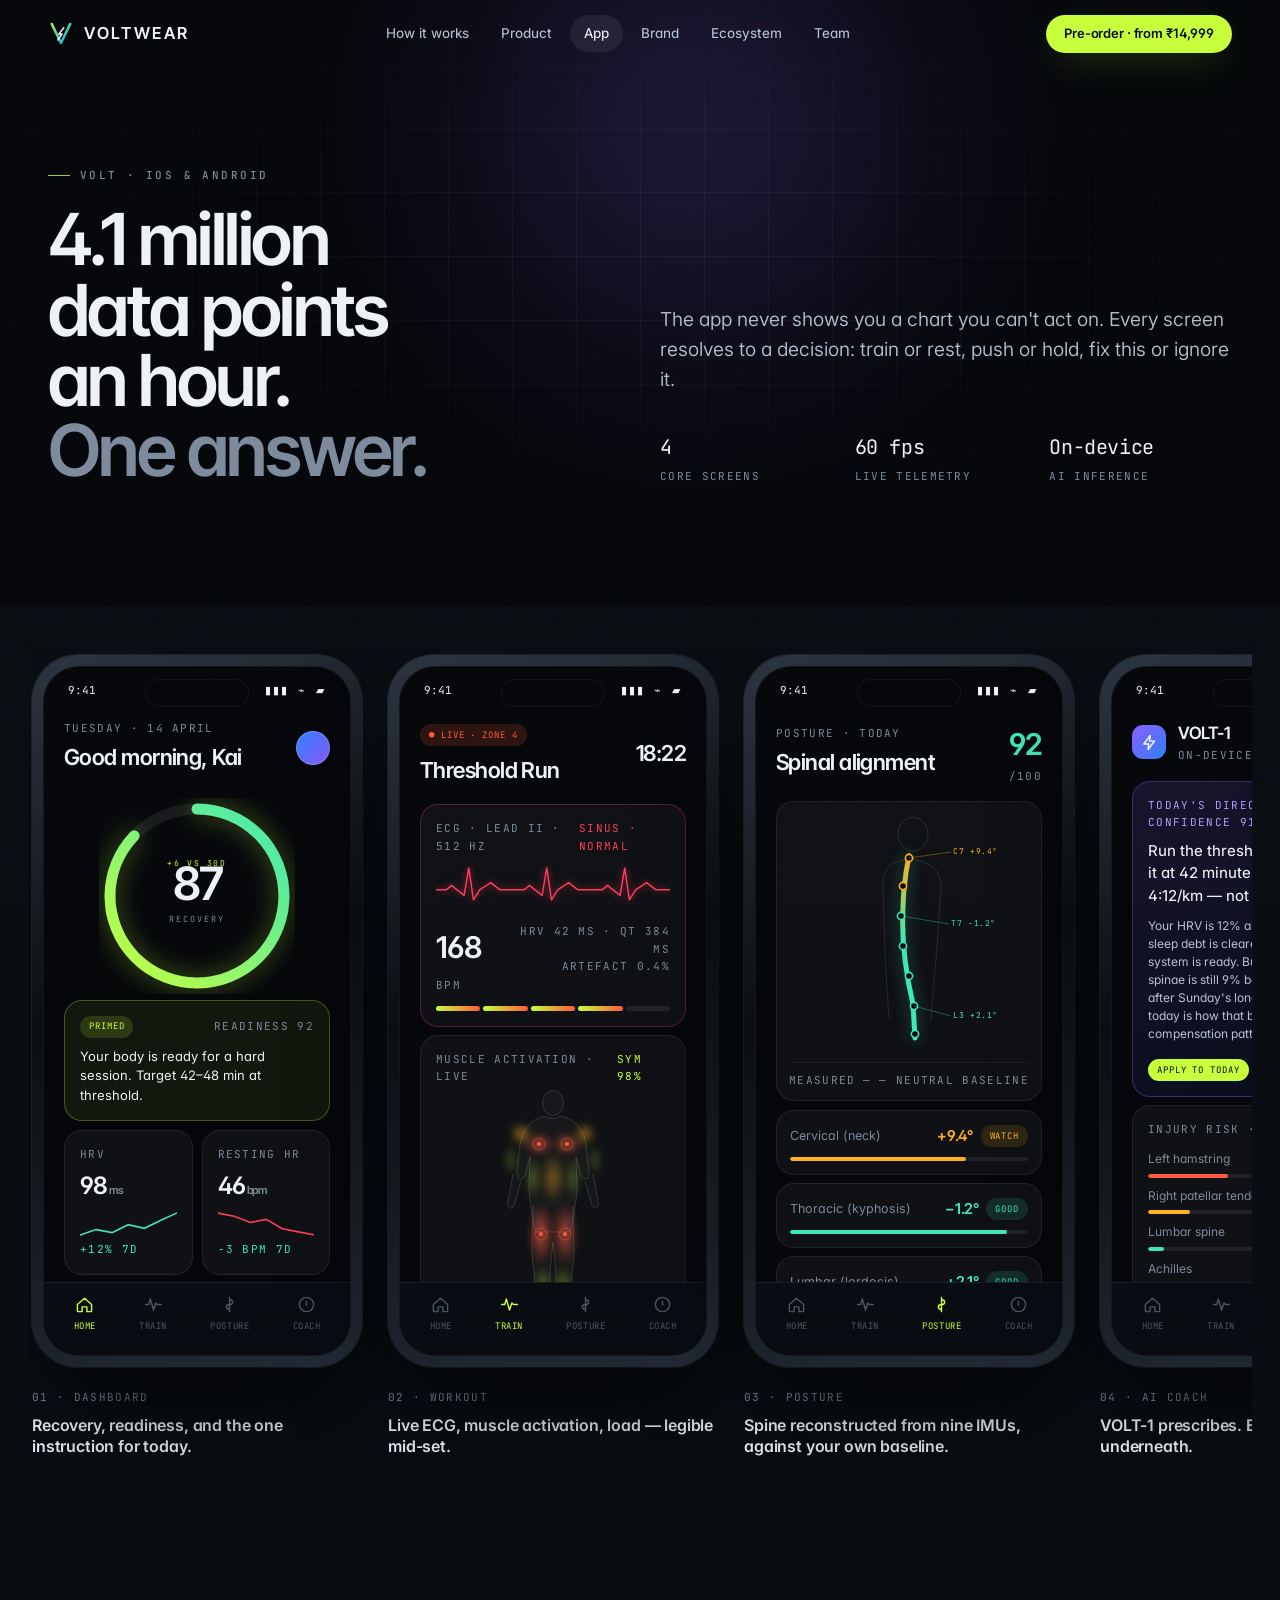
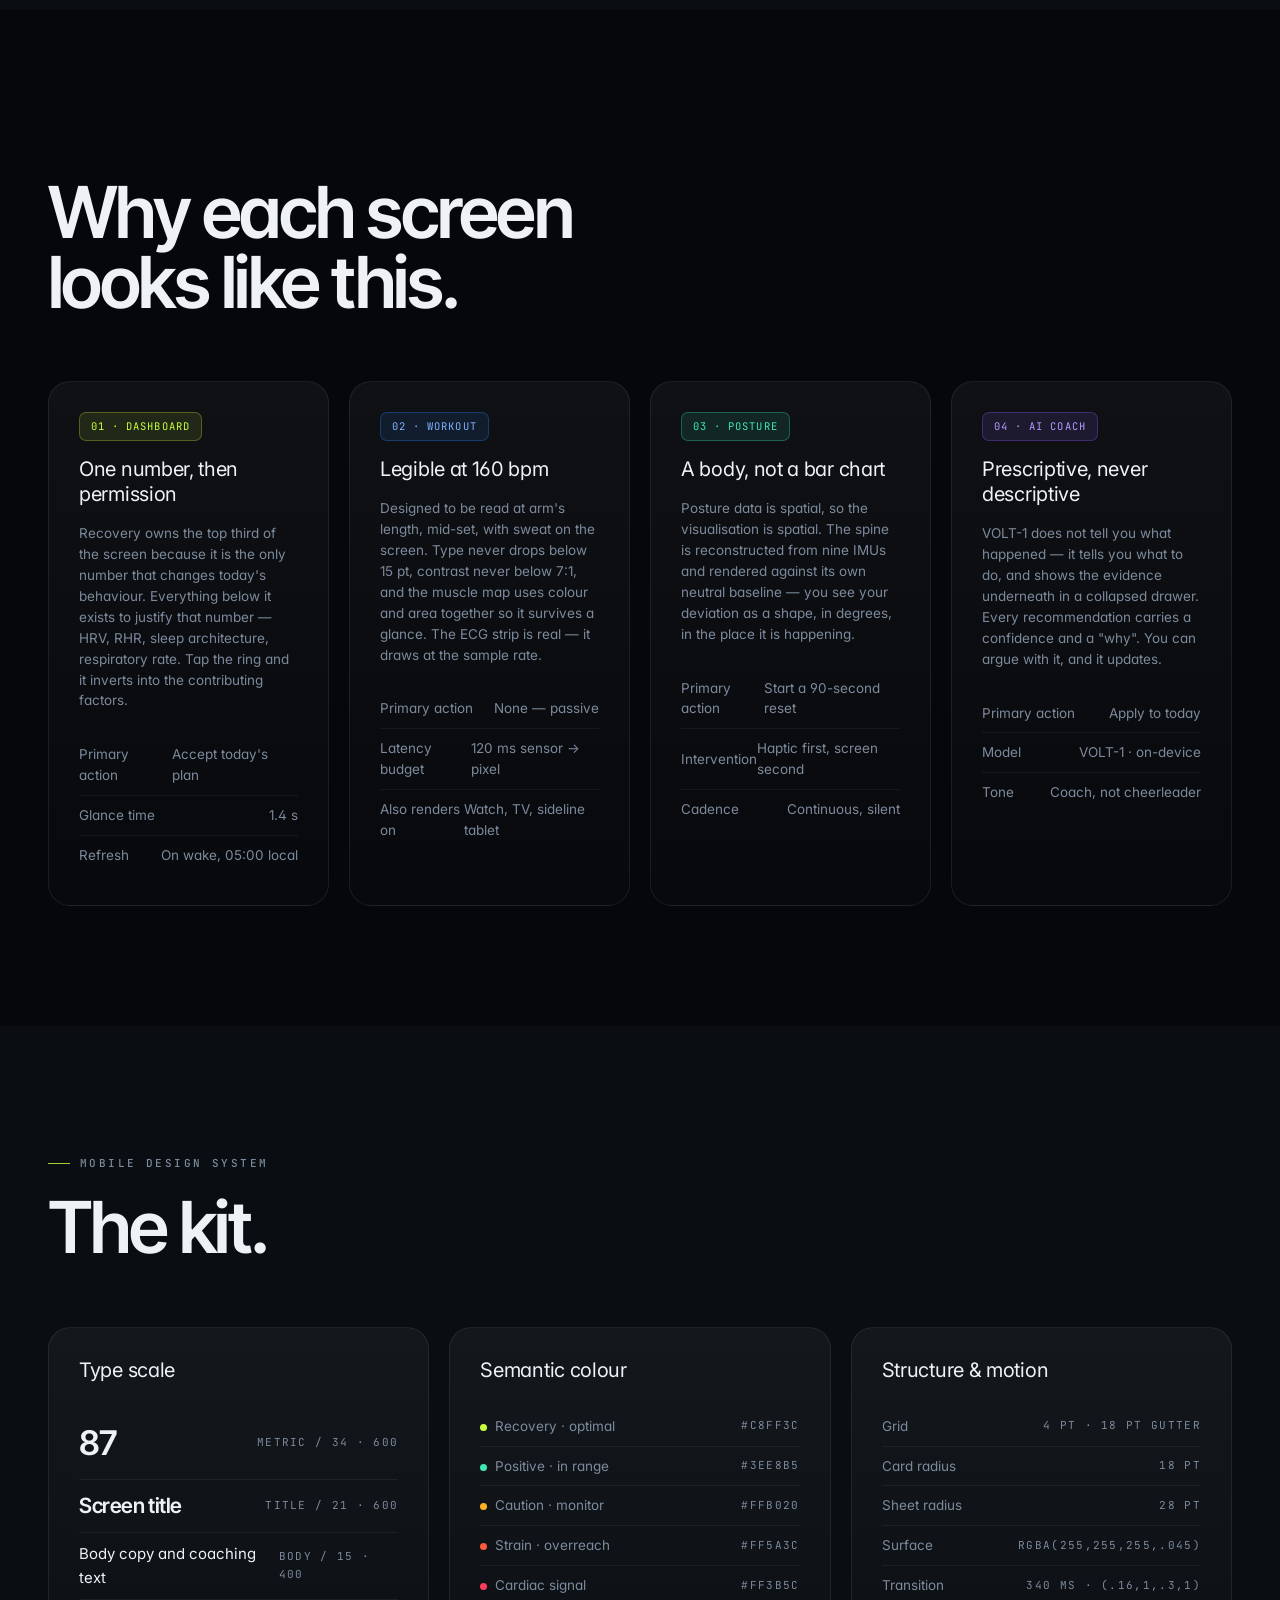
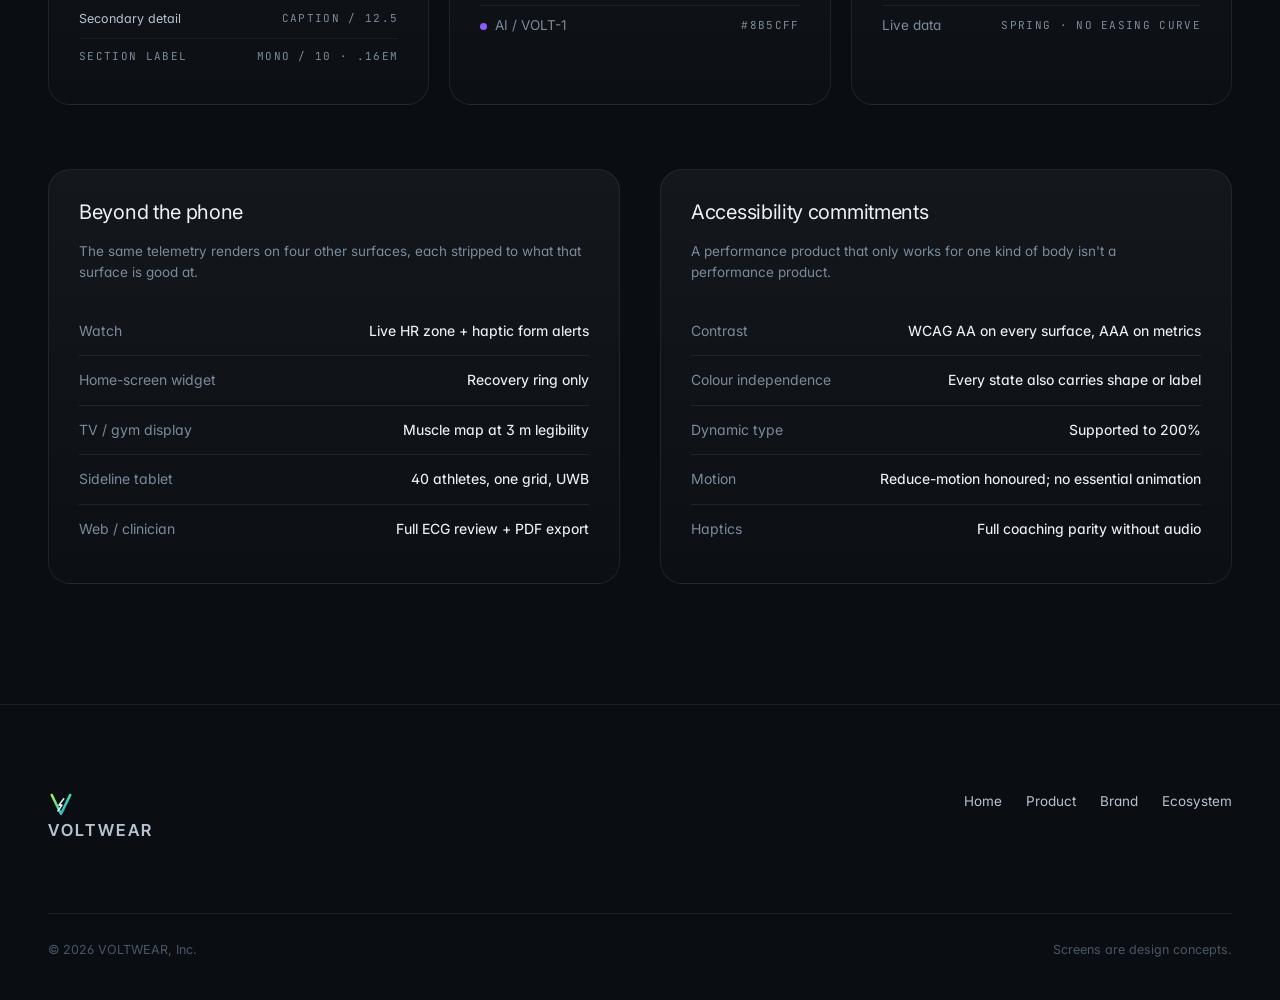
==== commit 3cb9ed76: "Add files via upload" ====
--- a/app.html
+++ b/app.html
@@ -26,10 +26,10 @@
 <header class="nav">
   <div class="container">
     <a class="nav-logo" href="index.html"><span data-logo="mark" data-size="26"></span><span class="wm">Voltwear</span></a>
-    <nav class="nav-links"><a href="index.html#technology">Technology</a><a href="product.html">Product</a>
+    <nav class="nav-links"><a href="index.html#how">How it works</a><a href="product.html">Product</a>
       <a href="app.html" class="active">App</a><a href="brand.html">Brand</a><a href="marketing.html">Ecosystem</a><a href="marketing.html#team">Team</a>
-      <a href="index.html#investors">Investors</a></nav>
-    <div class="nav-cta"><a href="index.html#reserve" class="btn btn-volt btn-sm">Reserve — $99</a>
+      </nav>
+    <div class="nav-cta"><a href="index.html#pricing" class="btn btn-volt btn-sm">Pre-order · from ₹14,999</a>
       <button class="burger" aria-label="Menu"><span></span></button></div>
   </div>
 </header>
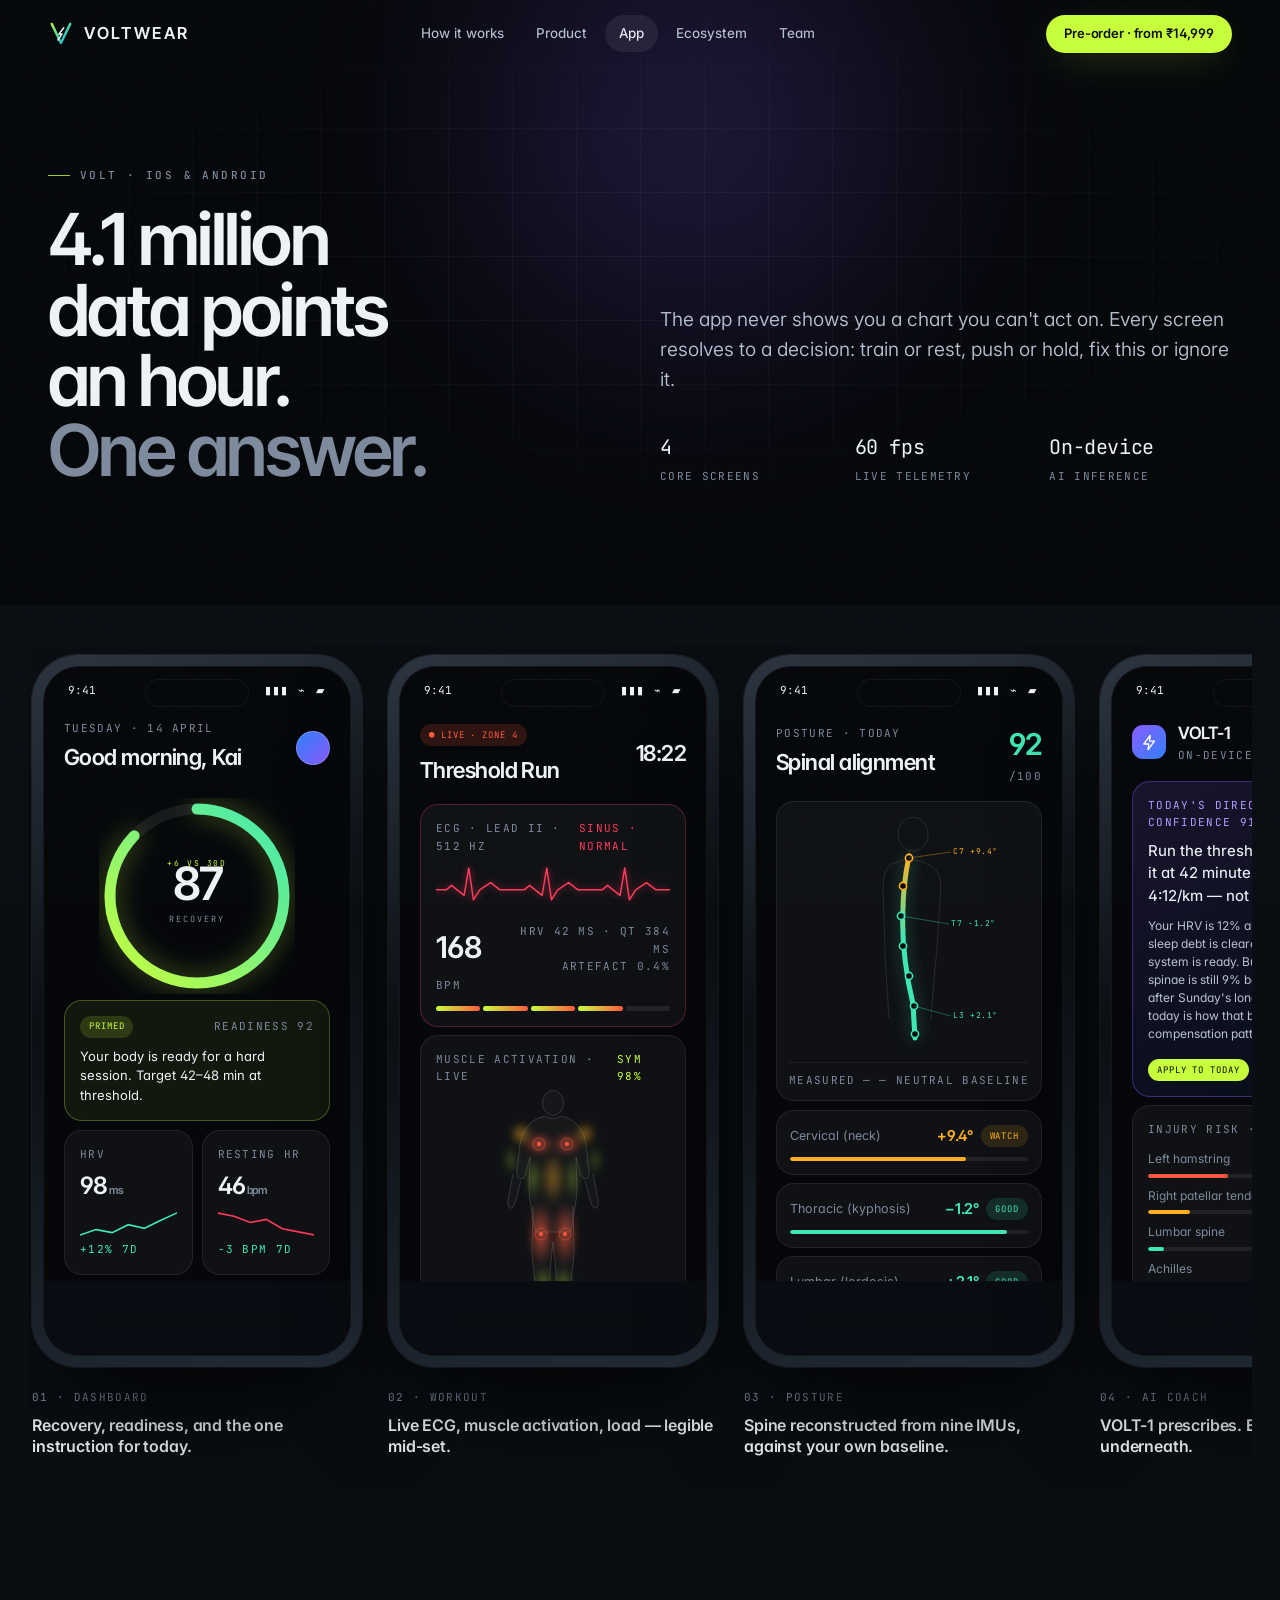
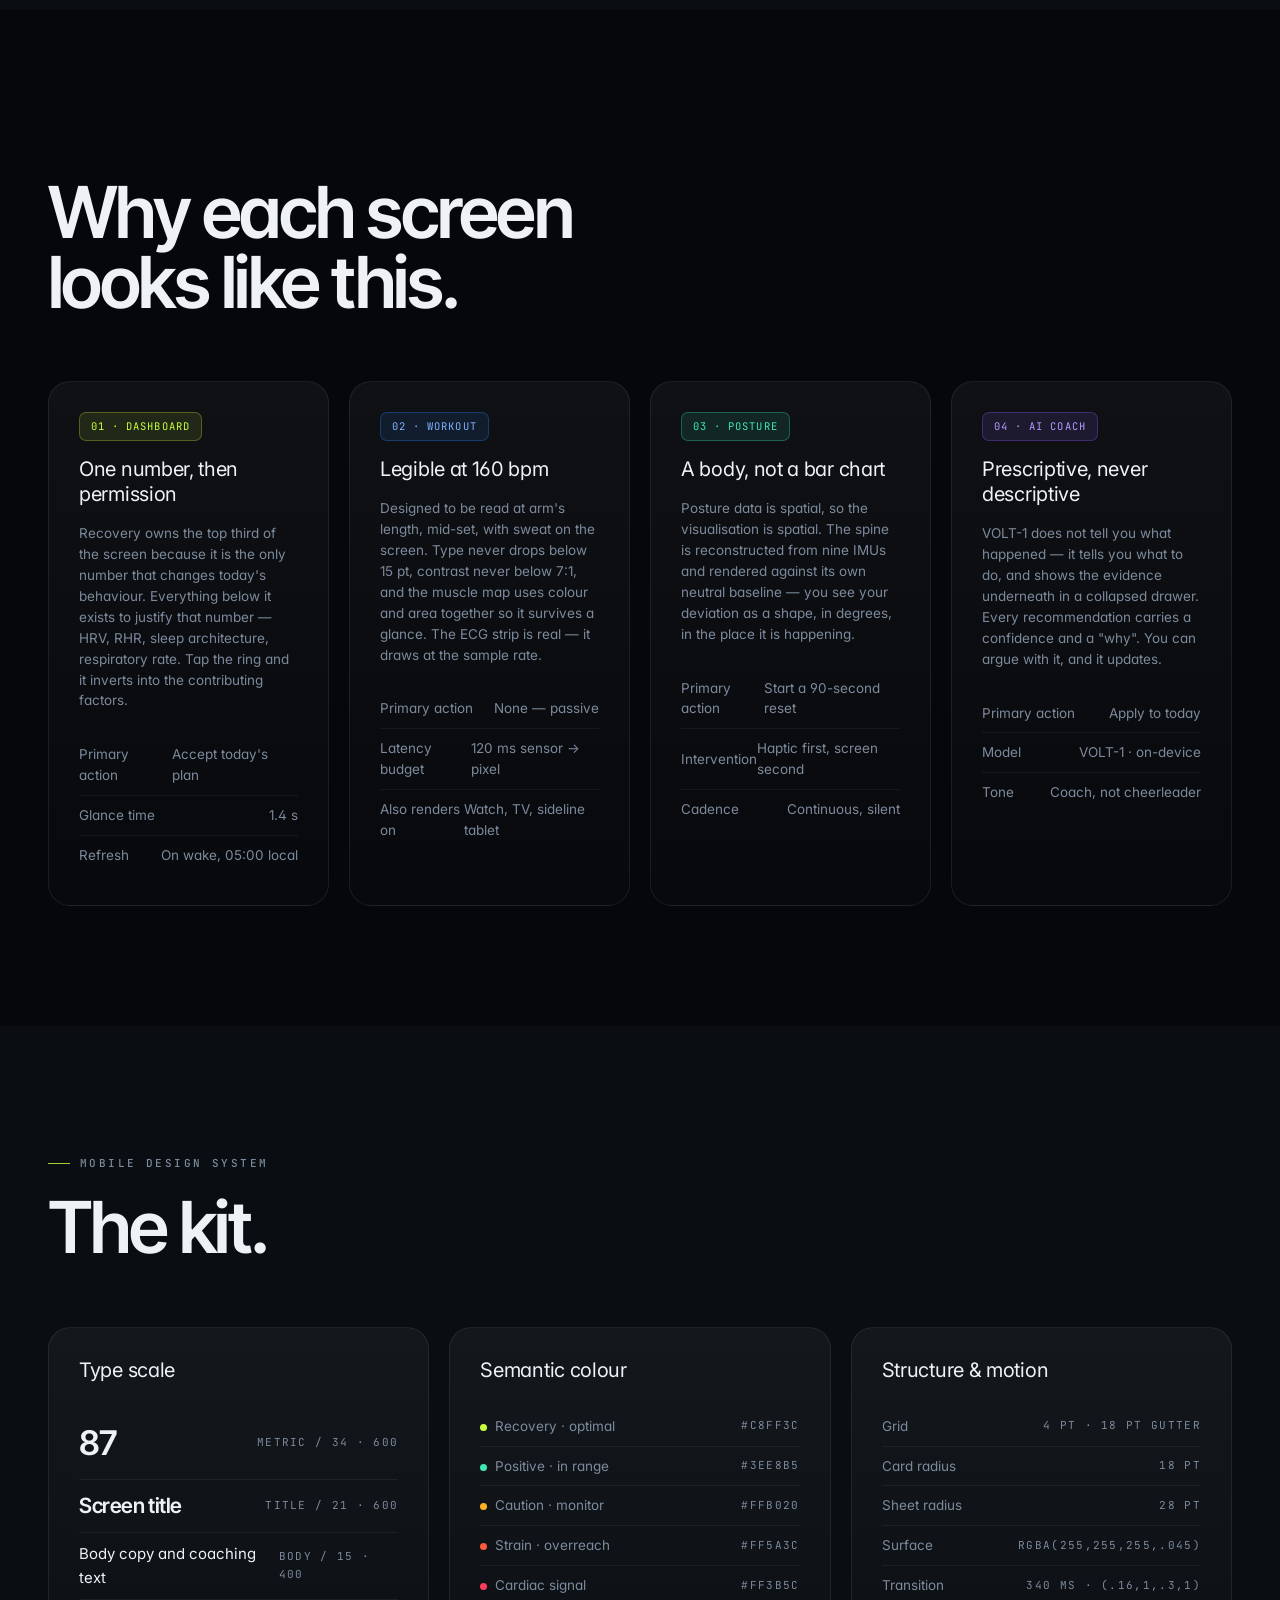
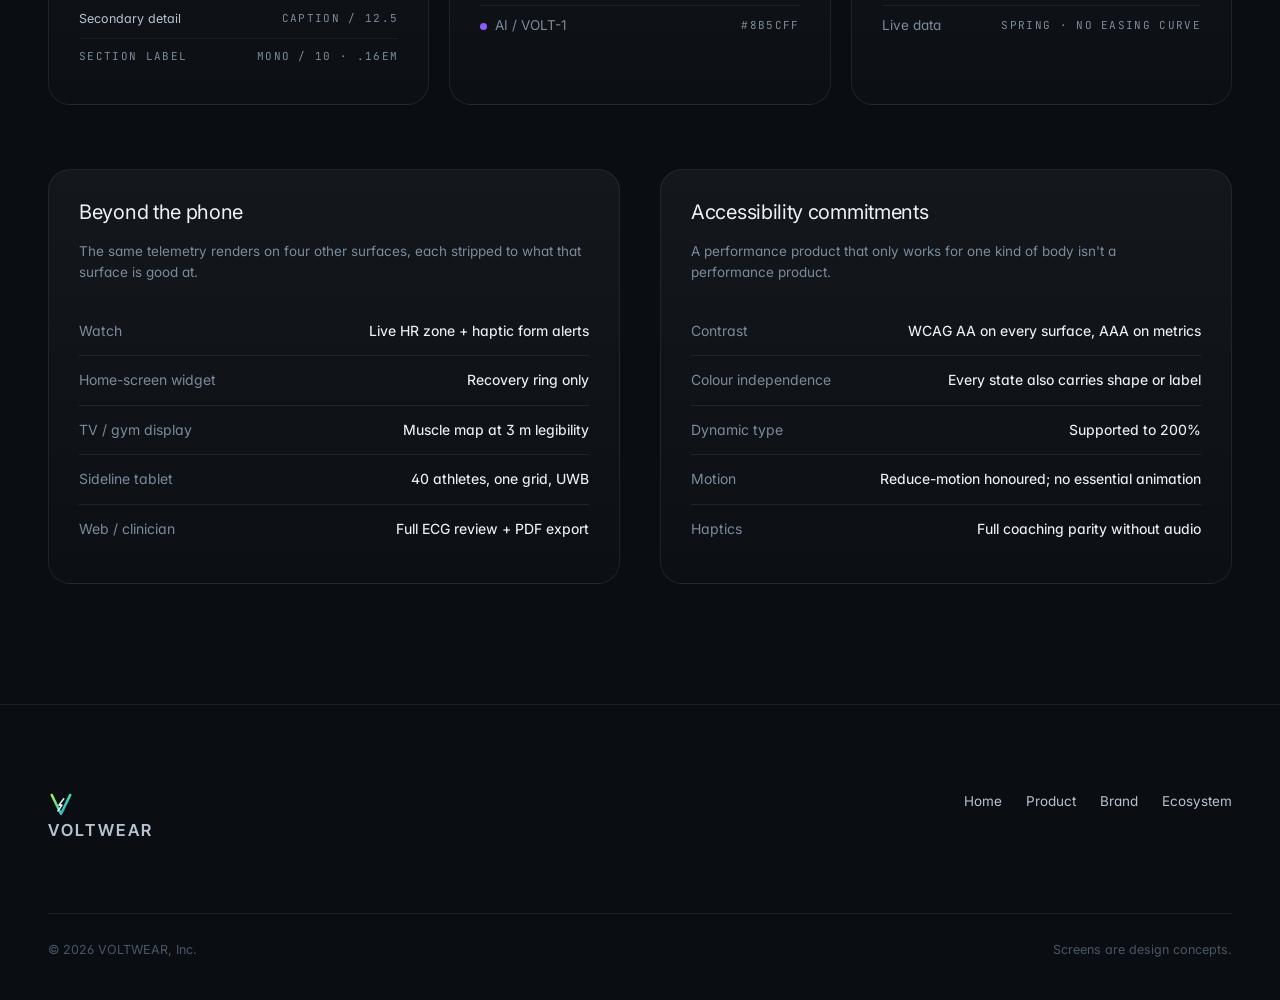
==== commit 89efdf10: "Update navigation links in app.html Removed 'Brand' link from navigation in app.html." ====
--- a/app.html
+++ b/app.html
@@ -27,7 +27,7 @@
   <div class="container">
     <a class="nav-logo" href="index.html"><span data-logo="mark" data-size="26"></span><span class="wm">Voltwear</span></a>
     <nav class="nav-links"><a href="index.html#how">How it works</a><a href="product.html">Product</a>
-      <a href="app.html" class="active">App</a><a href="brand.html">Brand</a><a href="marketing.html">Ecosystem</a><a href="marketing.html#team">Team</a>
+      <a href="app.html" class="active">App</a><a href="marketing.html">Ecosystem</a><a href="marketing.html#team">Team</a>
       </nav>
     <div class="nav-cta"><a href="index.html#pricing" class="btn btn-volt btn-sm">Pre-order · from ₹14,999</a>
       <button class="burger" aria-label="Menu"><span></span></button></div>
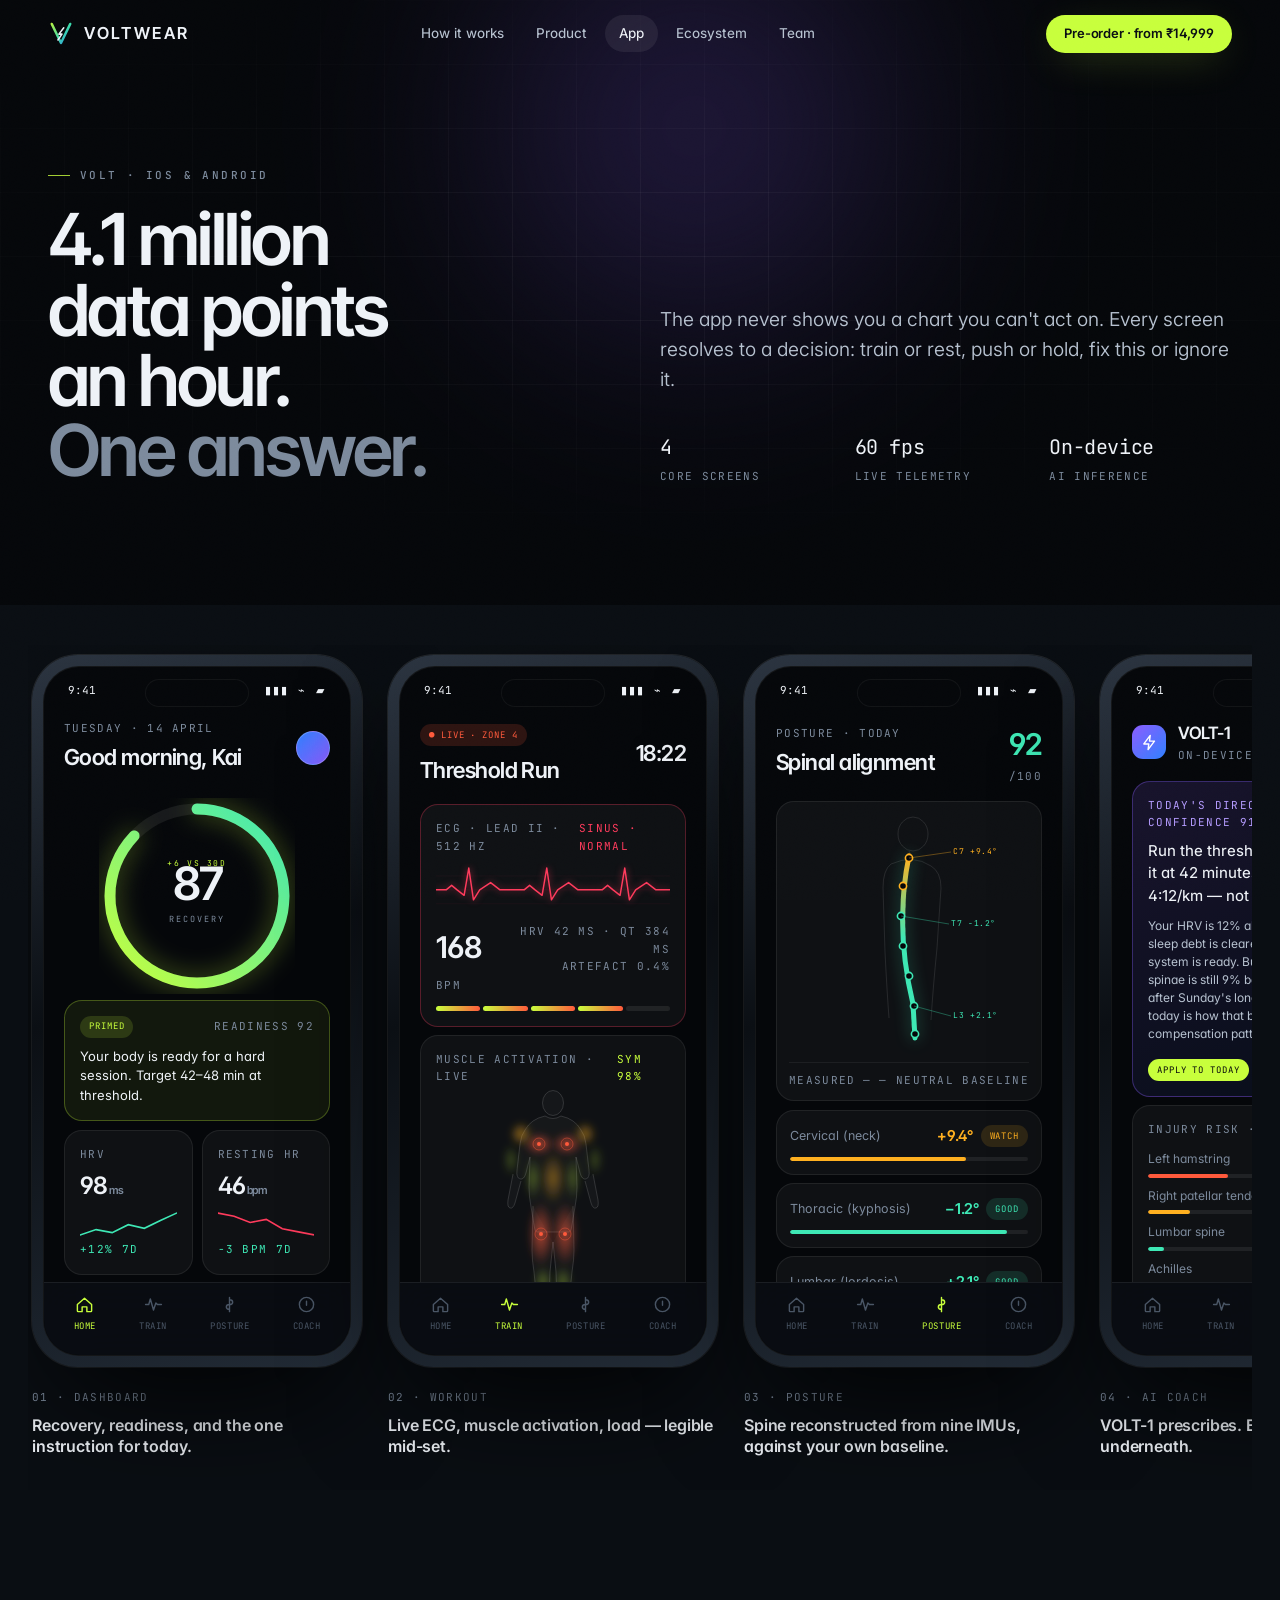
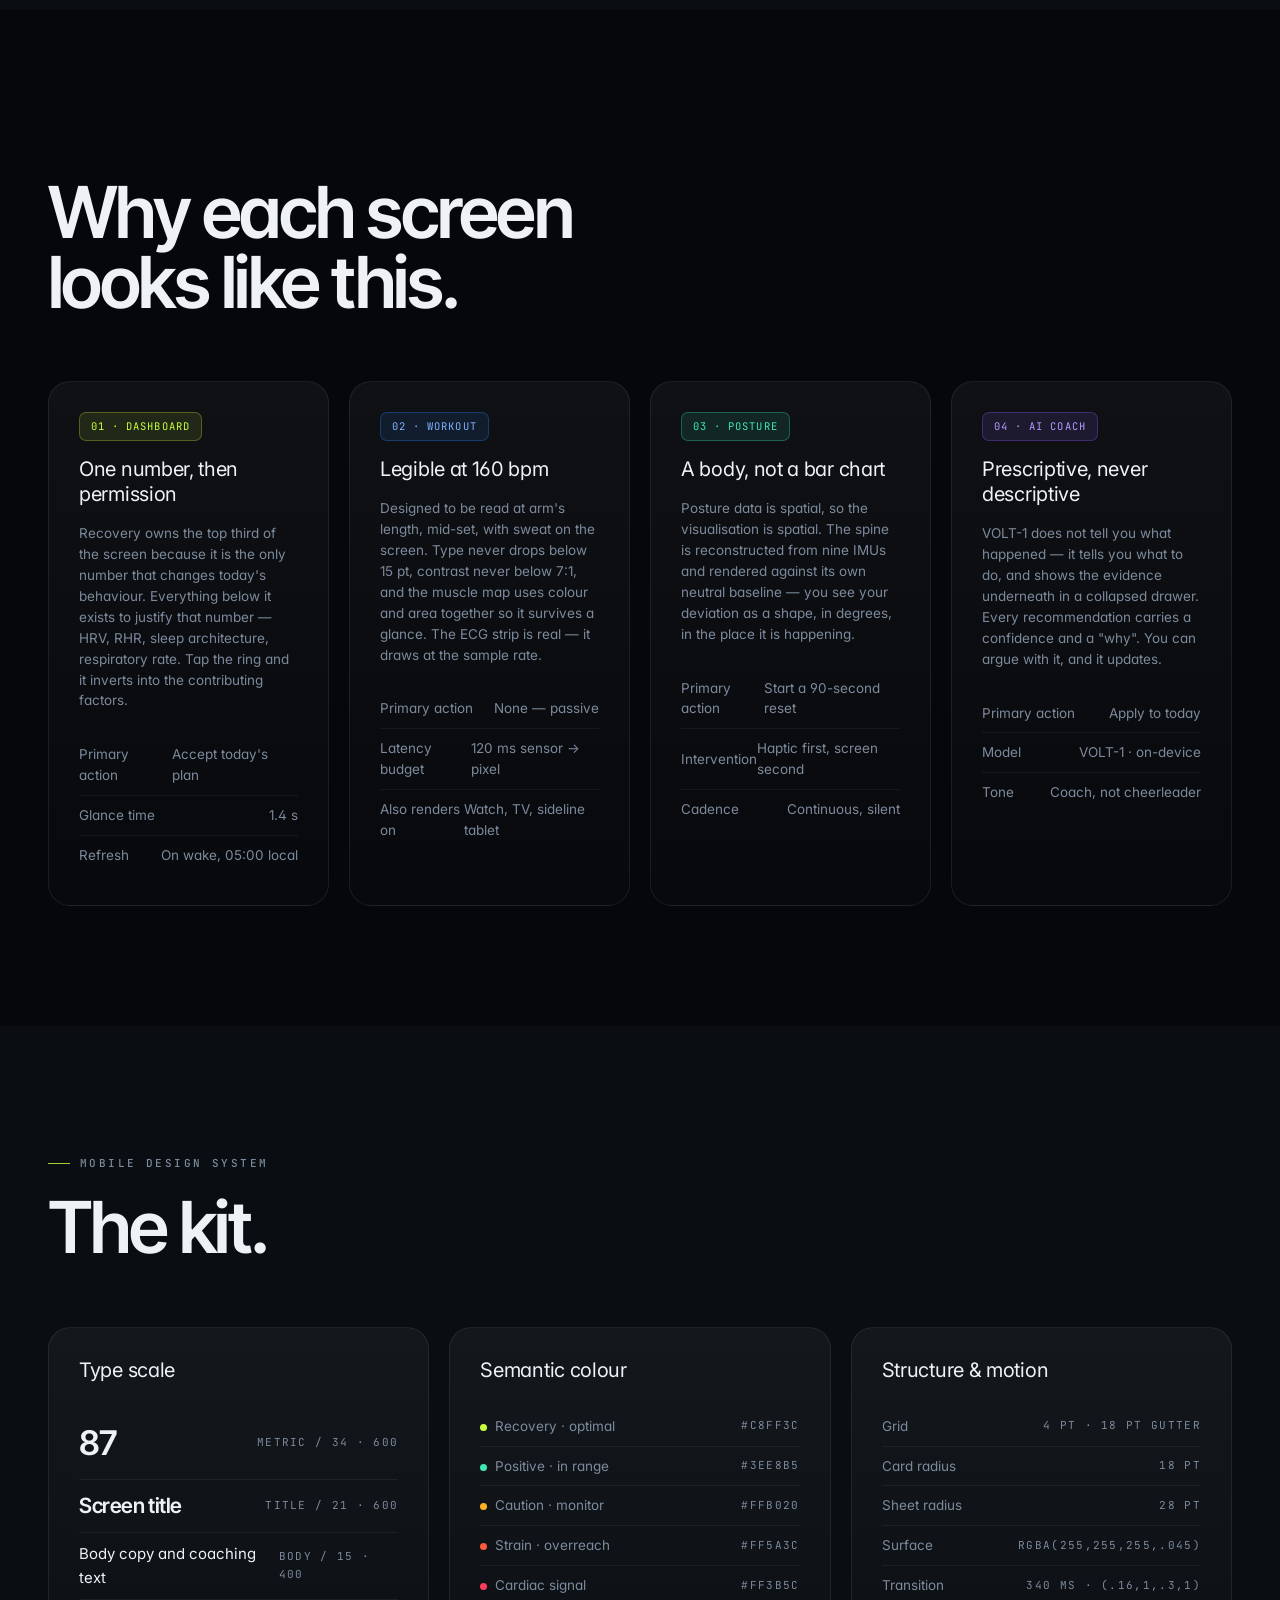
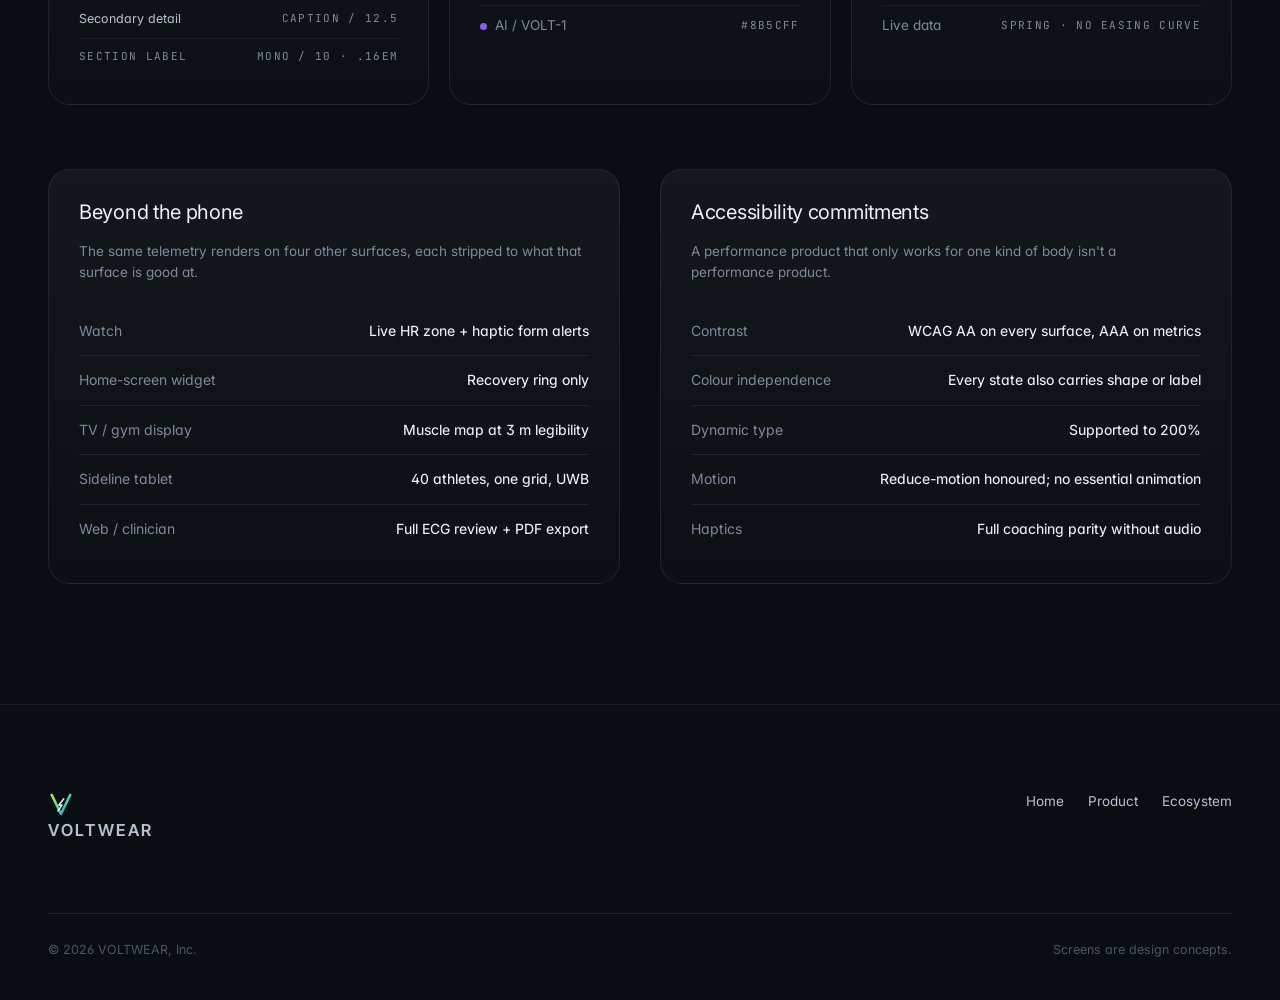
==== commit a33a11d3: "Update app.html" ====
--- a/app.html
+++ b/app.html
@@ -181,7 +181,7 @@
     <div class="flex between wrap gap-24">
       <a class="nav-logo" href="index.html"><span data-logo="mark" data-size="26"></span><span class="wm">Voltwear</span></a>
       <div class="flex gap-24 wrap"><a href="index.html">Home</a><a href="product.html">Product</a>
-        <a href="brand.html">Brand</a><a href="marketing.html">Ecosystem</a></div>
+      <a href="marketing.html">Ecosystem</a></div>
     </div>
     <div class="footer-bottom"><span>© <span data-year></span> VOLTWEAR, Inc.</span><span>Screens are design concepts.</span></div>
   </div>
